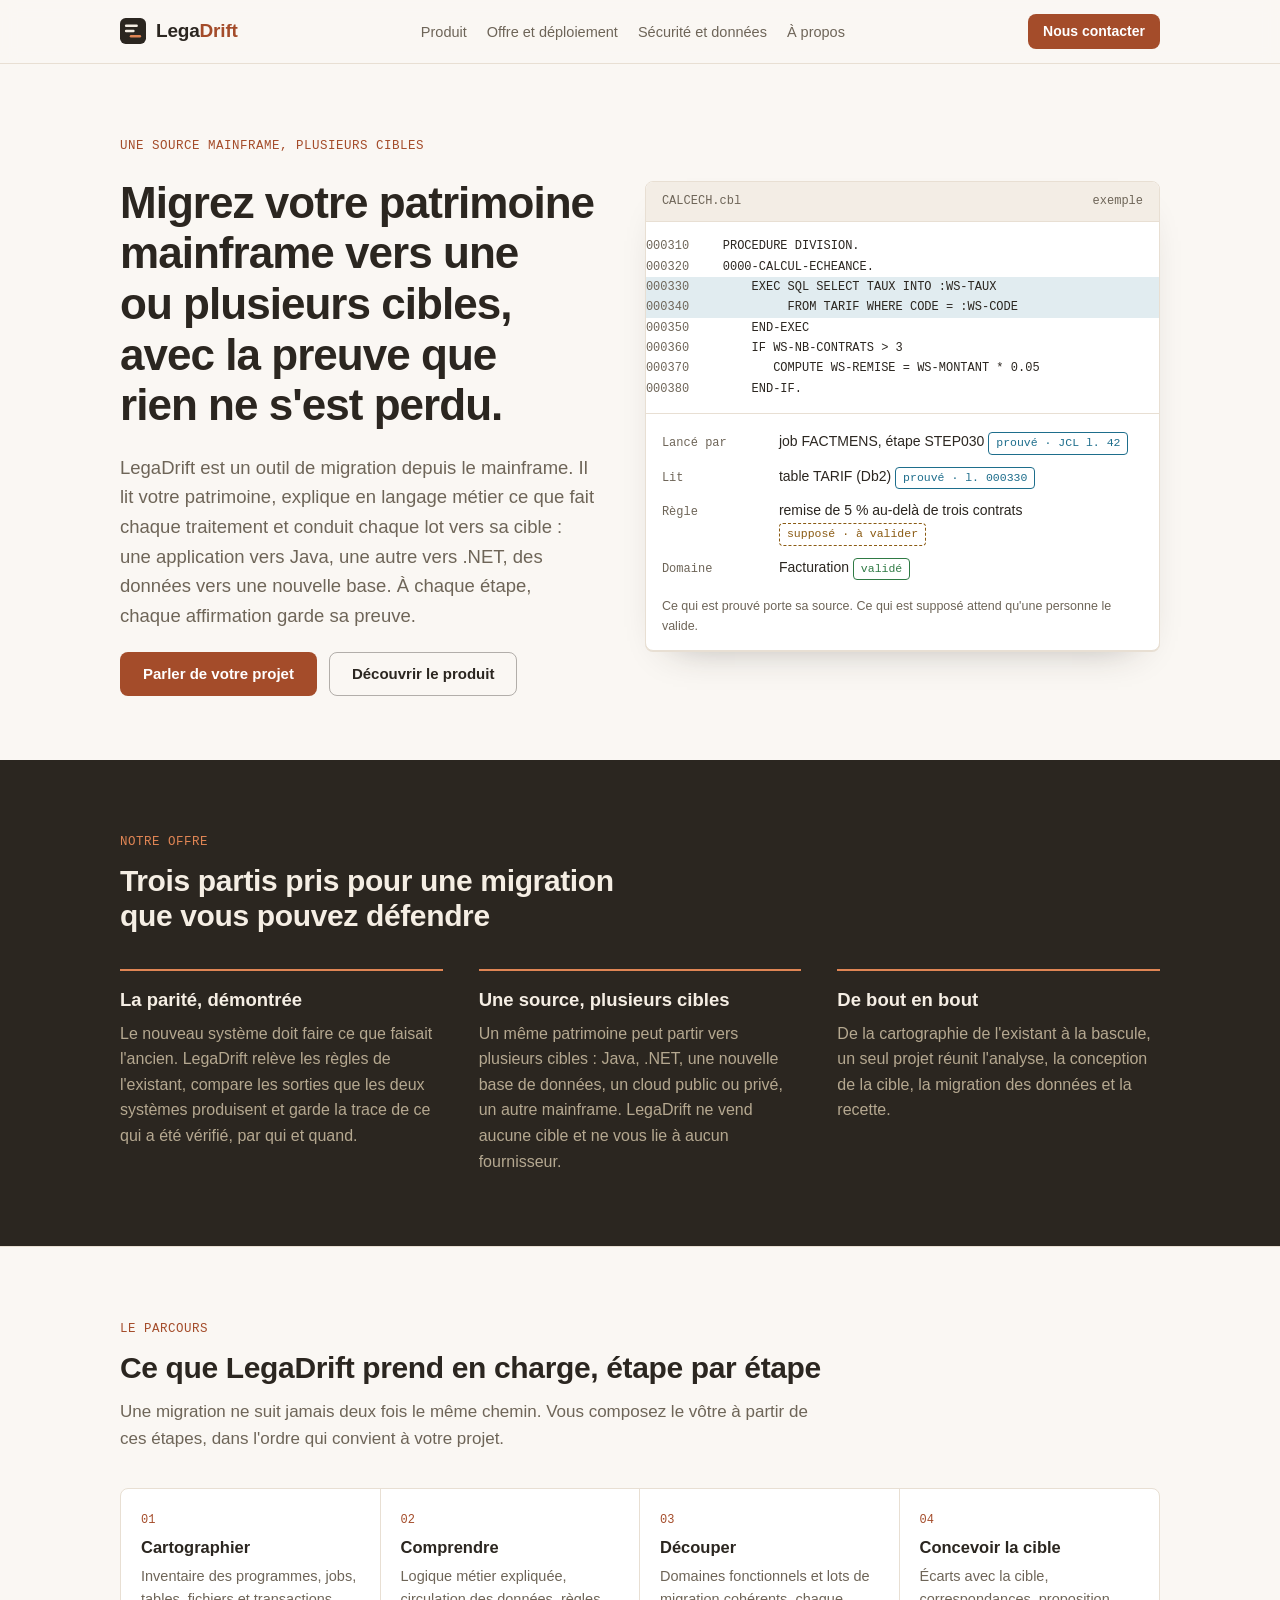
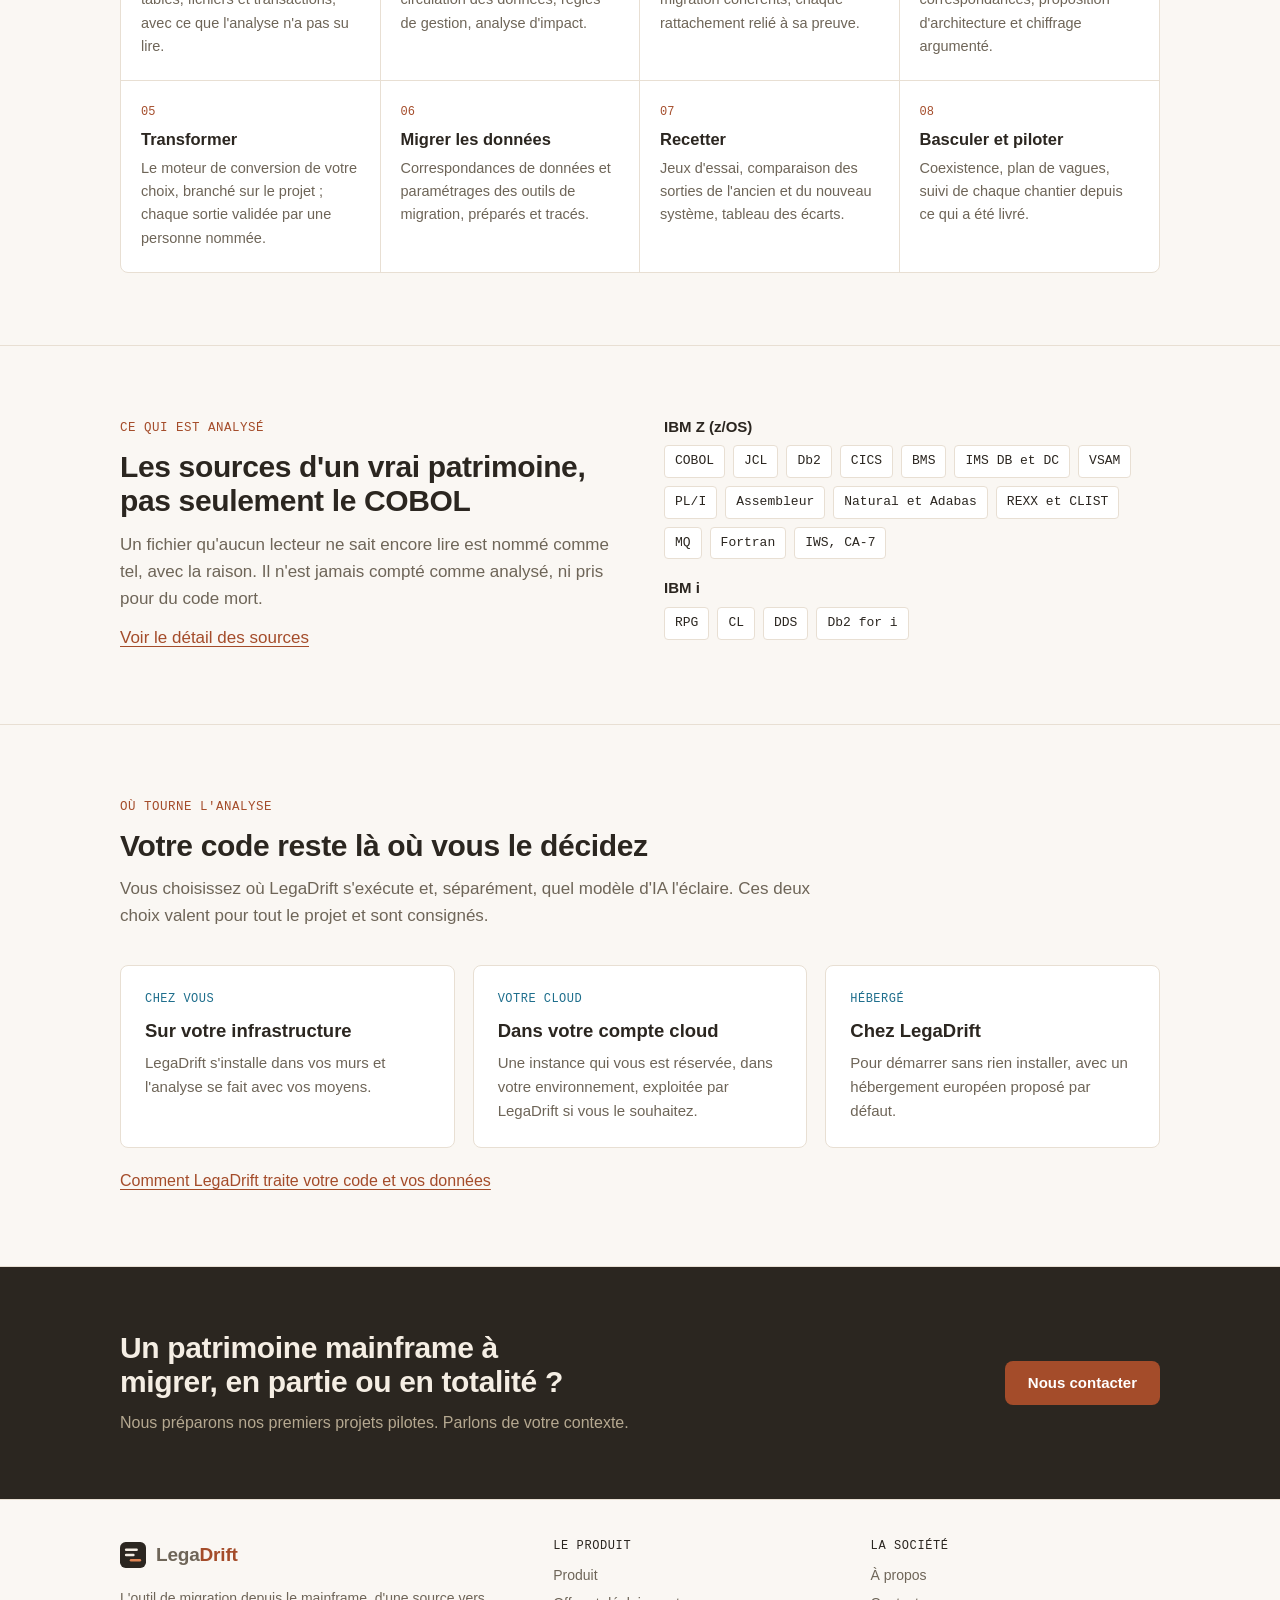
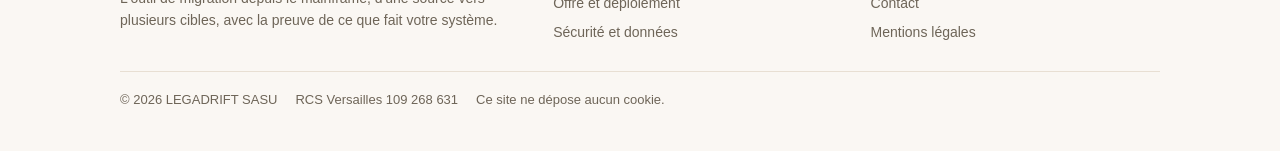
==== index.html @ bacd2350 "Site public de LegaDrift, première mise en ligne sur GitHub Pages Pages générées depuis le dépôt Leg" ====
<!doctype html>
<html lang="fr">
<head>
<meta charset="utf-8">
<meta name="viewport" content="width=device-width, initial-scale=1, viewport-fit=cover">
<title>LegaDrift</title>
<meta name="description" content="LegaDrift est un outil de migration depuis le mainframe (COBOL, JCL, Db2, IMS, CICS, IBM i) : il explique la logique métier du patrimoine et le conduit vers une ou plusieurs cibles, en partie ou en totalité.">
<link rel="canonical" href="https://legadrift.com/">
<meta property="og:type" content="website">
<meta property="og:site_name" content="LegaDrift">
<meta property="og:locale" content="fr_FR">
<meta property="og:title" content="LegaDrift">
<meta property="og:description" content="LegaDrift est un outil de migration depuis le mainframe (COBOL, JCL, Db2, IMS, CICS, IBM i) : il explique la logique métier du patrimoine et le conduit vers une ou plusieurs cibles, en partie ou en totalité.">
<meta property="og:url" content="https://legadrift.com/">
<meta property="og:image" content="https://legadrift.com/assets/partage.png">
<meta property="og:image:width" content="1200">
<meta property="og:image:height" content="630">
<meta name="twitter:card" content="summary_large_image">
<meta name="theme-color" content="#FAF7F3" media="(prefers-color-scheme: light)">
<meta name="theme-color" content="#201B16" media="(prefers-color-scheme: dark)">
<link rel="icon" href="assets/logo.svg" type="image/svg+xml">
<link rel="stylesheet" href="assets/style.css">
</head>
<body>
<a class="skip" href="#contenu">Aller au contenu</a>
<header class="site-header">
  <div class="wrap nav">
    <a class="wordmark" href="index.html"><svg viewBox="0 0 32 32" aria-hidden="true"><rect width="32" height="32" rx="7" fill="var(--band)"/><rect x="6" y="8" width="16" height="3" rx="1.5" fill="var(--band-text)"/><rect x="6" y="14.5" width="12" height="3" rx="1.5" fill="var(--band-text)"/><rect x="12" y="21" width="14" height="3" rx="1.5" fill="var(--band-accent)"/></svg><span>Lega<span class="drift">Drift</span></span></a>
    <nav aria-label="Navigation principale">
      <ul class="nav-links">
        <li><a href="produit.html">Produit</a></li>
        <li><a href="offre.html">Offre et déploiement</a></li>
        <li><a href="securite.html">Sécurité et données</a></li>
        <li><a href="a-propos.html">À propos</a></li>
      </ul>
    </nav>
    <a class="btn btn-primary btn-small nav-cta" href="contact.html">Nous contacter</a>
  </div>
</header>
<main id="contenu">
<div class="wrap hero">
  <div class="hero-text">
    <span class="eyebrow">Une source mainframe, plusieurs cibles</span>
    <h1>Migrez votre patrimoine mainframe vers une ou plusieurs cibles, avec la preuve que rien ne s'est perdu.</h1>
    <p class="lede">LegaDrift est un outil de migration depuis le mainframe. Il lit votre patrimoine, explique en langage métier ce que fait chaque traitement et conduit chaque lot vers sa cible : une application vers Java, une autre vers .NET, des données vers une nouvelle base. À chaque étape, chaque affirmation garde sa preuve.</p>
    <div class="cta-row">
      <a class="btn btn-primary" href="contact.html">Parler de votre projet</a>
      <a class="btn btn-ghost" href="produit.html">Découvrir le produit</a>
    </div>
  </div>

  <figure class="listing" aria-label="Exemple : un extrait de programme COBOL et ce que LegaDrift en dit">
    <div class="listing-bar"><span>CALCECH.cbl</span><span>exemple</span></div>
<pre><span class="ln">000310</span>    PROCEDURE DIVISION.
<span class="ln">000320</span>    0000-CALCUL-ECHEANCE.
<span class="hl"><span class="ln">000330</span>        EXEC SQL SELECT TAUX INTO :WS-TAUX</span>
<span class="hl"><span class="ln">000340</span>             FROM TARIF WHERE CODE = :WS-CODE</span>
<span class="ln">000350</span>        END-EXEC
<span class="ln">000360</span>        IF WS-NB-CONTRATS &gt; 3
<span class="ln">000370</span>           COMPUTE WS-REMISE = WS-MONTANT * 0.05
<span class="ln">000380</span>        END-IF.</pre>
    <div class="listing-out">
      <div class="row"><span class="k">Lancé par</span><span>job FACTMENS, étape STEP030 <span class="status status-prouve">prouvé · JCL l. 42</span></span></div>
      <div class="row"><span class="k">Lit</span><span>table TARIF (Db2) <span class="status status-prouve">prouvé · l. 000330</span></span></div>
      <div class="row"><span class="k">Règle</span><span>remise de 5 % au-delà de trois contrats <span class="status status-suppose">supposé · à valider</span></span></div>
      <div class="row"><span class="k">Domaine</span><span>Facturation <span class="status status-valide">validé</span></span></div>
    </div>
    <figcaption class="listing-caption">Ce qui est prouvé porte sa source. Ce qui est supposé attend qu'une personne le valide.</figcaption>
  </figure>
</div>

<section class="section band">
  <div class="wrap">
    <div class="section-head">
      <span class="eyebrow">Notre offre</span>
      <h2>Trois partis pris pour une migration que vous pouvez défendre</h2>
    </div>
    <div class="pillars">
      <div class="pillar">
        <h3>La parité, démontrée</h3>
        <p>Le nouveau système doit faire ce que faisait l'ancien. LegaDrift relève les règles de l'existant, compare les sorties que les deux systèmes produisent et garde la trace de ce qui a été vérifié, par qui et quand.</p>
      </div>
      <div class="pillar">
        <h3>Une source, plusieurs cibles</h3>
        <p>Un même patrimoine peut partir vers plusieurs cibles : Java, .NET, une nouvelle base de données, un cloud public ou privé, un autre mainframe. LegaDrift ne vend aucune cible et ne vous lie à aucun fournisseur.</p>
      </div>
      <div class="pillar">
        <h3>De bout en bout</h3>
        <p>De la cartographie de l'existant à la bascule, un seul projet réunit l'analyse, la conception de la cible, la migration des données et la recette.</p>
      </div>
    </div>
  </div>
</section>

<section class="section">
  <div class="wrap">
    <div class="section-head">
      <span class="eyebrow">Le parcours</span>
      <h2>Ce que LegaDrift prend en charge, étape par étape</h2>
      <p>Une migration ne suit jamais deux fois le même chemin. Vous composez le vôtre à partir de ces étapes, dans l'ordre qui convient à votre projet.</p>
    </div>
    <ol class="journey">
      <li><span class="n">01</span><h3>Cartographier</h3><p>Inventaire des programmes, jobs, tables, fichiers et transactions, avec ce que l'analyse n'a pas su lire.</p></li>
      <li><span class="n">02</span><h3>Comprendre</h3><p>Logique métier expliquée, circulation des données, règles de gestion, analyse d'impact.</p></li>
      <li><span class="n">03</span><h3>Découper</h3><p>Domaines fonctionnels et lots de migration cohérents, chaque rattachement relié à sa preuve.</p></li>
      <li><span class="n">04</span><h3>Concevoir la cible</h3><p>Écarts avec la cible, correspondances, proposition d'architecture et chiffrage argumenté.</p></li>
      <li><span class="n">05</span><h3>Transformer</h3><p>Le moteur de conversion de votre choix, branché sur le projet ; chaque sortie validée par une personne nommée.</p></li>
      <li><span class="n">06</span><h3>Migrer les données</h3><p>Correspondances de données et paramétrages des outils de migration, préparés et tracés.</p></li>
      <li><span class="n">07</span><h3>Recetter</h3><p>Jeux d'essai, comparaison des sorties de l'ancien et du nouveau système, tableau des écarts.</p></li>
      <li><span class="n">08</span><h3>Basculer et piloter</h3><p>Coexistence, plan de vagues, suivi de chaque chantier depuis ce qui a été livré.</p></li>
    </ol>
  </div>
</section>

<section class="section">
  <div class="wrap split">
    <div class="section-head" style="margin-bottom:0">
      <span class="eyebrow">Ce qui est analysé</span>
      <h2>Les sources d'un vrai patrimoine, pas seulement le COBOL</h2>
      <p>Un fichier qu'aucun lecteur ne sait encore lire est nommé comme tel, avec la raison. Il n'est jamais compté comme analysé, ni pris pour du code mort.</p>
      <p><a href="produit.html#sources">Voir le détail des sources</a></p>
    </div>
    <div style="display:grid; gap:20px; align-content:start">
      <div><h3 style="font-size:15px; margin-bottom:10px">IBM Z (z/OS)</h3>
        <ul class="chips"><li>COBOL</li><li>JCL</li><li>Db2</li><li>CICS</li><li>BMS</li><li>IMS DB et DC</li><li>VSAM</li><li>PL/I</li><li>Assembleur</li><li>Natural et Adabas</li><li>REXX et CLIST</li><li>MQ</li><li>Fortran</li><li>IWS, CA-7</li></ul>
      </div>
      <div><h3 style="font-size:15px; margin-bottom:10px">IBM i</h3>
        <ul class="chips"><li>RPG</li><li>CL</li><li>DDS</li><li>Db2 for i</li></ul>
      </div>
    </div>
  </div>
</section>

<section class="section">
  <div class="wrap">
    <div class="section-head">
      <span class="eyebrow">Où tourne l'analyse</span>
      <h2>Votre code reste là où vous le décidez</h2>
      <p>Vous choisissez où LegaDrift s'exécute et, séparément, quel modèle d'IA l'éclaire. Ces deux choix valent pour tout le projet et sont consignés.</p>
    </div>
    <div class="modes">
      <div class="mode"><span class="tag">Chez vous</span><h3>Sur votre infrastructure</h3><p>LegaDrift s'installe dans vos murs et l'analyse se fait avec vos moyens.</p></div>
      <div class="mode"><span class="tag">Votre cloud</span><h3>Dans votre compte cloud</h3><p>Une instance qui vous est réservée, dans votre environnement, exploitée par LegaDrift si vous le souhaitez.</p></div>
      <div class="mode"><span class="tag">Hébergé</span><h3>Chez LegaDrift</h3><p>Pour démarrer sans rien installer, avec un hébergement européen proposé par défaut.</p></div>
    </div>
    <p style="margin-top:20px"><a href="securite.html">Comment LegaDrift traite votre code et vos données</a></p>
  </div>
</section>

<section class="section band cta-band">
  <div class="wrap cta-box">
    <div style="display:grid; gap:10px">
      <h2>Un patrimoine mainframe à migrer, en partie ou en totalité ?</h2>
      <p class="muted">Nous préparons nos premiers projets pilotes. Parlons de votre contexte.</p>
    </div>
    <a class="btn btn-primary" href="contact.html">Nous contacter</a>
  </div>
</section>
</main>
<footer class="site-footer">
  <div class="wrap">
    <div class="footer-grid">
      <div>
        <a class="wordmark" href="index.html"><svg viewBox="0 0 32 32" aria-hidden="true"><rect width="32" height="32" rx="7" fill="var(--band)"/><rect x="6" y="8" width="16" height="3" rx="1.5" fill="var(--band-text)"/><rect x="6" y="14.5" width="12" height="3" rx="1.5" fill="var(--band-text)"/><rect x="12" y="21" width="14" height="3" rx="1.5" fill="var(--band-accent)"/></svg><span>Lega<span class="drift">Drift</span></span></a>
        <p style="margin-top:12px; max-width:28em">L'outil de migration depuis le mainframe, d'une source vers plusieurs cibles, avec la preuve de ce que fait votre système.</p>
      </div>
      <div>
        <h2>Le produit</h2>
        <ul>
          <li><a href="produit.html">Produit</a></li>
          <li><a href="offre.html">Offre et déploiement</a></li>
          <li><a href="securite.html">Sécurité et données</a></li>
        </ul>
      </div>
      <div>
        <h2>La société</h2>
        <ul>
          <li><a href="a-propos.html">À propos</a></li>
          <li><a href="contact.html">Contact</a></li>
          <li><a href="mentions-legales.html">Mentions légales</a></li>
        </ul>
      </div>
    </div>
    <div class="footer-legal">
      <span>© 2026 LEGADRIFT SASU</span>
      <span>RCS Versailles 109 268 631</span>
      <span>Ce site ne dépose aucun cookie.</span>
    </div>
  </div>
</footer>
</body>
</html>
---- assets/style.css ----
/* LegaDrift, site public.
   Couleurs : direction « Terracotta Neutre » de DESIGN.md (ux-designs), avec les couleurs de statut du produit
   (prouvé, supposé, validé, figé) employées pour ce qu'elles veulent dire.
   Polices : IBM Plex Sans et IBM Plex Mono (licence SIL OFL, assets/fonts/OFL.txt), servies par le site lui-même :
   la page ne contacte aucun autre site.
   Mise en page : une colonne de lecture, des bandes pleine largeur, des étiquettes en chasse fixe à la manière d'un listing. */

@font-face{font-family:"Plex Sans";src:url("fonts/ibm-plex-sans-latin-400-normal.woff2") format("woff2");font-weight:400;font-style:normal;font-display:swap}
@font-face{font-family:"Plex Sans";src:url("fonts/ibm-plex-sans-latin-400-italic.woff2") format("woff2");font-weight:400;font-style:italic;font-display:swap}
@font-face{font-family:"Plex Sans";src:url("fonts/ibm-plex-sans-latin-500-normal.woff2") format("woff2");font-weight:500;font-style:normal;font-display:swap}
@font-face{font-family:"Plex Sans";src:url("fonts/ibm-plex-sans-latin-600-normal.woff2") format("woff2");font-weight:600;font-style:normal;font-display:swap}
@font-face{font-family:"Plex Sans";src:url("fonts/ibm-plex-sans-latin-700-normal.woff2") format("woff2");font-weight:700;font-style:normal;font-display:swap}
@font-face{font-family:"Plex Mono";src:url("fonts/ibm-plex-mono-latin-400-normal.woff2") format("woff2");font-weight:400;font-style:normal;font-display:swap}
@font-face{font-family:"Plex Mono";src:url("fonts/ibm-plex-mono-latin-500-normal.woff2") format("woff2");font-weight:500;font-style:normal;font-display:swap}

:root{
  --bg:#FAF7F3; --surface:#FFFFFF; --sunk:#F3EDE5; --border:#E8DFD3;
  --text:#2B2620; --text-muted:#6E6558;
  --primary:#C15B33; --primary-ink:#A44C2A; --primary-contrast:#FFFFFF;
  --accent:#D98A3D; --accent-ink:#2B2620;
  --proof:#1E6E8C; --assumed:#8A5A12; --validated:#2F7A44; --frozen:#6B4FA0;
  --band:#2B2620; --band-text:#F5EEE4; --band-muted:#B5A890; --band-line:#453C30; --band-accent:#E08554;
  --font-sans:"Plex Sans",-apple-system,BlinkMacSystemFont,"Segoe UI",Roboto,sans-serif;
  --font-mono:"Plex Mono",Consolas,"SFMono-Regular",Menlo,monospace;
  --step--1:13px; --step-0:16px; --step-1:18.5px; --step-2:22px; --step-3:clamp(24px,3vw,30px); --step-4:clamp(32px,5vw,52px);
  --radius:8px;
}
@media (prefers-color-scheme: dark){
  :root:not([data-theme="light"]){
    --bg:#201B16; --surface:#2A241D; --sunk:#1A1612; --border:#453C30;
    --text:#F5EEE4; --text-muted:#B5A890;
    --primary:#E08554; --primary-ink:#E9946A; --primary-contrast:#241205;
    --accent:#E8AC5C; --accent-ink:#2B2620;
    --proof:#5FA8C7; --assumed:#E0AD57; --validated:#6BBE85; --frozen:#A996D9;
    --band:#14110D; --band-text:#F5EEE4; --band-muted:#B5A890; --band-line:#3A3128; --band-accent:#E08554;
    color-scheme:dark;
  }
}
:root[data-theme="dark"]{
  --bg:#201B16; --surface:#2A241D; --sunk:#1A1612; --border:#453C30;
  --text:#F5EEE4; --text-muted:#B5A890;
  --primary:#E08554; --primary-ink:#E9946A; --primary-contrast:#241205;
  --accent:#E8AC5C; --accent-ink:#2B2620;
  --proof:#5FA8C7; --assumed:#E0AD57; --validated:#6BBE85; --frozen:#A996D9;
  --band:#14110D; --band-text:#F5EEE4; --band-muted:#B5A890; --band-line:#3A3128; --band-accent:#E08554;
  color-scheme:dark;
}

*{box-sizing:border-box}
html{-webkit-text-size-adjust:100%; scroll-padding-top:80px}
body{margin:0; background:var(--bg); color:var(--text); font-family:var(--font-sans); font-size:var(--step-0); line-height:1.6}
img,svg{max-width:100%}
a{color:var(--primary-ink); text-underline-offset:3px}
a:hover{text-decoration-thickness:2px}
:focus-visible{outline:2px solid var(--primary); outline-offset:3px; border-radius:3px}
h1,h2,h3{text-wrap:balance; line-height:1.15; margin:0}
h1{font-size:var(--step-4); font-weight:700; letter-spacing:-0.022em}
h2{font-size:var(--step-3); font-weight:600; letter-spacing:-0.012em}
h3{font-size:var(--step-1); font-weight:600}
p{margin:0}
.mono{font-family:var(--font-mono)}
.skip{position:absolute; left:-9999px}
.skip:focus{left:16px; top:16px; background:var(--surface); padding:8px 12px; z-index:20}

.wrap{max-width:1080px; margin:0 auto; padding-left:max(20px, env(safe-area-inset-left, 0px)); padding-right:max(20px, env(safe-area-inset-right, 0px))}
.narrow{max-width:760px}

/* En-tête */
.site-header{position:sticky; top:0; z-index:10; background:color-mix(in srgb, var(--bg) 92%, transparent); backdrop-filter:blur(8px); border-bottom:1px solid var(--border)}
.nav{display:flex; align-items:center; justify-content:space-between; gap:12px 24px; flex-wrap:wrap; padding-block:14px}
.wordmark{display:inline-flex; align-items:center; gap:10px; font-weight:700; font-size:19px; letter-spacing:-0.01em; color:var(--text); text-decoration:none}
.wordmark .drift{color:var(--primary-ink)}
.wordmark svg{width:26px; height:26px; flex:none}
.nav-links{display:flex; flex-wrap:wrap; gap:4px 20px; list-style:none; margin:0; padding:0}
.nav-links a{color:var(--text-muted); text-decoration:none; font-size:14.5px; font-weight:500; padding-block:4px; border-bottom:2px solid transparent}
.nav-links a:hover{color:var(--text)}
.nav-links a[aria-current="page"]{color:var(--text); border-bottom-color:var(--primary)}
.nav-cta{font-size:14px}
@media (max-width:720px){.nav .nav-cta{display:none}}

/* Boutons */
.btn{display:inline-flex; align-items:center; gap:8px; padding:12px 22px; border-radius:var(--radius); font-weight:600; font-size:15px; text-decoration:none; border:1.5px solid transparent; line-height:1.2}
.btn-primary{background:var(--primary-ink); color:var(--primary-contrast)}
.btn-primary:hover{background:color-mix(in srgb, var(--primary-ink) 85%, var(--text)); color:var(--primary-contrast)}
.btn-ghost{color:var(--text); border-color:color-mix(in srgb, var(--text) 35%, transparent)}
.btn-ghost:hover{border-color:var(--text)}
.btn-small{padding:8px 14px; font-size:14px}
.cta-row{display:flex; gap:12px; flex-wrap:wrap}

/* Étiquettes */
.eyebrow{font-family:var(--font-mono); font-size:12.5px; font-weight:500; letter-spacing:0.04em; text-transform:uppercase; color:var(--primary-ink)}
.lede{font-size:var(--step-1); color:var(--text-muted); max-width:36em}
.muted{color:var(--text-muted)}
.status{display:inline-flex; align-items:center; gap:6px; font-family:var(--font-mono); font-size:11.5px; font-weight:500; border-radius:4px; padding:1px 7px; white-space:nowrap; border:1px solid currentColor}
.status-prouve{color:var(--proof)}
.status-suppose{color:var(--assumed); border-style:dashed}
.status-valide{color:var(--validated)}
.status-fige{color:var(--frozen)}

/* Sections */
.section{padding-block:72px}
.section + .section{border-top:1px solid var(--border)}
.section-head{display:grid; gap:12px; margin-bottom:36px; max-width:44em}
.section-head p{color:var(--text-muted); font-size:17px}
@media (max-width:640px){.section{padding-block:52px}}

/* Accueil : en-tête */
.hero{padding-block:72px 64px; display:grid; grid-template-columns:minmax(0,1fr) minmax(0,1.08fr); gap:48px; align-items:center}
.hero-text{display:grid; gap:22px}
.hero h1{font-size:clamp(30px,4.2vw,44px)}
.hero .note{font-size:14px; color:var(--text-muted)}
@media (max-width:880px){.hero{grid-template-columns:minmax(0,1fr); gap:40px; padding-block:48px}}

/* Le listing annoté : du code à son explication */
.listing{margin:0; background:var(--surface); border:1px solid var(--border); border-radius:var(--radius); overflow:hidden; min-width:0; box-shadow:0 1px 0 var(--border), 0 18px 40px -28px color-mix(in srgb, var(--text) 45%, transparent)}
.listing-bar{display:flex; justify-content:space-between; gap:12px; padding:10px 16px; background:var(--sunk); border-bottom:1px solid var(--border); font-family:var(--font-mono); font-size:12px; color:var(--text-muted)}
.listing pre{margin:0; padding:14px 0; overflow-x:auto; font-family:var(--font-mono); font-size:12px; line-height:1.7; color:var(--text)}
.listing pre .ln{display:inline-block; width:4em; padding-right:0.8em; text-align:right; color:var(--text-muted); user-select:none}
.listing pre .hl{background:color-mix(in srgb, var(--proof) 13%, transparent); display:inline-block; width:100%}
.listing pre .cm{color:var(--text-muted)}
.listing-out{border-top:1px solid var(--border); padding:16px; display:grid; gap:10px; font-size:14px}
.listing-out .row{display:grid; grid-template-columns:7.5em minmax(0,1fr); gap:12px; align-items:baseline}
.listing-out .k{font-family:var(--font-mono); font-size:12px; color:var(--text-muted)}
.listing-caption{font-size:12.5px; color:var(--text-muted); padding:0 16px 14px}

/* Bande sombre */
.band{background:var(--band); color:var(--band-text)}
.band .section-head p, .band .muted{color:var(--band-muted)}
.band .eyebrow{color:var(--band-accent)}
.band a:not(.btn){color:var(--band-accent)}

/* Piliers */
.pillars{display:grid; grid-template-columns:repeat(3,minmax(0,1fr)); gap:36px}
.pillar{display:grid; gap:10px; align-content:start; border-top:2px solid var(--band-accent); padding-top:18px}
.pillar p{color:var(--band-muted)}
@media (max-width:820px){.pillars{grid-template-columns:minmax(0,1fr); gap:28px}}

/* Parcours de migration : la suite réelle des étapes */
.journey{list-style:none; margin:0; padding:0; display:grid; grid-template-columns:repeat(4,minmax(0,1fr)); gap:0; border:1px solid var(--border); border-radius:var(--radius); background:var(--surface); overflow:hidden}
.journey li{padding:22px 20px; display:grid; gap:8px; align-content:start; border-right:1px solid var(--border); border-bottom:1px solid var(--border)}
.journey li:nth-child(4n){border-right:0}
.journey li:nth-last-child(-n+4){border-bottom:0}
.journey .n{font-family:var(--font-mono); font-size:12px; color:var(--primary-ink)}
.journey h3{font-size:16.5px}
.journey p{font-size:14.5px; color:var(--text-muted)}
@media (max-width:880px){
  .journey{grid-template-columns:repeat(2,minmax(0,1fr))}
  .journey li{border-right:1px solid var(--border); border-bottom:1px solid var(--border)}
  .journey li:nth-child(2n){border-right:0}
  .journey li:nth-last-child(-n+2){border-bottom:0}
}
@media (max-width:520px){
  .journey{grid-template-columns:minmax(0,1fr)}
  .journey li{border-right:0}
  .journey li:nth-last-child(-n+2){border-bottom:1px solid var(--border)}
  .journey li:last-child{border-bottom:0}
}

/* Grilles de fonctions */
.features{display:grid; grid-template-columns:repeat(3,minmax(0,1fr)); gap:32px 36px}
.features.two{grid-template-columns:repeat(2,minmax(0,1fr))}
.feature{display:grid; gap:8px; align-content:start}
.feature h3{font-size:17px}
.feature p{color:var(--text-muted); font-size:15px}
@media (max-width:880px){.features{grid-template-columns:repeat(2,minmax(0,1fr))}}
@media (max-width:560px){.features, .features.two{grid-template-columns:minmax(0,1fr)}}

/* Blocs de la page Produit */
.stage{display:grid; grid-template-columns:minmax(0,15em) minmax(0,1fr); gap:24px 56px; padding-block:48px; border-top:1px solid var(--border)}
.stage:first-of-type{border-top:0; padding-top:8px}
.stage-head{display:grid; gap:10px; align-content:start; position:sticky; top:96px}
.stage-head p{color:var(--text-muted); font-size:15px}
.stage-body{display:grid; gap:26px}
.stage-body .feature p{font-size:15.5px}
@media (max-width:820px){.stage{grid-template-columns:minmax(0,1fr)} .stage-head{position:static}}

/* Liste « ce que LegaDrift ne fait pas » */
.limits{list-style:none; margin:0; padding:0; display:grid; grid-template-columns:repeat(2,minmax(0,1fr)); gap:14px 36px}
.limits li{display:grid; grid-template-columns:auto minmax(0,1fr); gap:12px; align-items:baseline; font-size:15.5px}
.limits li::before{content:"—"; font-family:var(--font-mono); color:var(--primary-ink)}
.limits strong{font-weight:600}
@media (max-width:640px){.limits{grid-template-columns:minmax(0,1fr)}}

/* Technologies */
.chips{display:flex; flex-wrap:wrap; gap:8px; list-style:none; margin:0; padding:0}
.chips li{font-family:var(--font-mono); font-size:13px; background:var(--surface); border:1px solid var(--border); border-radius:4px; padding:5px 10px}
.band .chips li{background:transparent; border-color:var(--band-line); color:var(--band-text)}

/* Modes de déploiement */
.modes{display:grid; grid-template-columns:repeat(3,minmax(0,1fr)); gap:18px}
.mode{background:var(--surface); border:1px solid var(--border); border-radius:var(--radius); padding:24px; display:grid; gap:10px; align-content:start}
.mode .tag{font-family:var(--font-mono); font-size:12px; color:var(--proof); text-transform:uppercase; letter-spacing:0.04em}
.mode p{color:var(--text-muted); font-size:15px}
.mode .avail{font-size:13.5px; color:var(--text); border-top:1px dashed var(--border); padding-top:10px; margin-top:4px}
@media (max-width:820px){.modes{grid-template-columns:minmax(0,1fr)}}

/* Encadré */
.callout{background:var(--sunk); border:1px solid var(--border); border-radius:var(--radius); padding:22px 24px; display:grid; gap:8px}
.callout p{color:var(--text)}

/* Deux colonnes texte */
.split{display:grid; grid-template-columns:minmax(0,1fr) minmax(0,1fr); gap:48px}
@media (max-width:820px){.split{grid-template-columns:minmax(0,1fr); gap:32px}}

/* Texte courant (pages À propos, mentions légales) */
.prose{display:grid; gap:16px; max-width:40em}
.prose p, .prose li{font-size:17px}
.prose h2{margin-top:24px}
.prose h3{margin-top:12px; font-size:17px}
.prose ul{margin:0; padding-left:1.2em; display:grid; gap:8px}
.legal p, .legal li{font-size:15.5px}

/* Bas de page avant le pied : appel à l'action */
.cta-band{padding-block:64px}
.cta-box{display:flex; justify-content:space-between; align-items:center; gap:24px 40px; flex-wrap:wrap}
.cta-box h2{max-width:20em}

/* Page d'en-tête des pages intérieures */
.page-head{padding-block:64px 40px; display:grid; gap:18px}
@media (max-width:640px){.page-head{padding-block:44px 28px}}

/* Fondateur */
.founder{display:grid; grid-template-columns:auto minmax(0,1fr); gap:24px; align-items:start}
.monogram{width:64px; height:64px; border-radius:50%; background:var(--accent); color:var(--accent-ink); display:flex; align-items:center; justify-content:center; font-weight:700; font-size:22px}
@media (max-width:520px){.founder{grid-template-columns:minmax(0,1fr)}}

/* Contact */
.contact-card{background:var(--surface); border:1px solid var(--border); border-radius:var(--radius); padding:28px; display:grid; gap:14px; align-content:start}
.contact-card .address{font-family:var(--font-mono); font-size:clamp(18px,3vw,22px); font-weight:500; overflow-wrap:anywhere; user-select:all}
.checklist{list-style:none; margin:0; padding:0; display:grid; gap:10px}
.checklist li{display:grid; grid-template-columns:1.4em minmax(0,1fr); gap:8px; font-size:15.5px}
.checklist .yes::before{content:"+"; font-family:var(--font-mono); color:var(--validated); font-weight:500}
.checklist .no::before{content:"×"; font-family:var(--font-mono); color:var(--primary-ink); font-weight:500}

.todo{background:color-mix(in srgb, var(--accent) 28%, transparent); padding:0 4px; border-radius:3px}

/* Pied de page */
.site-footer{border-top:1px solid var(--border); padding-block:40px; font-size:14px; color:var(--text-muted)}
.footer-grid{display:grid; grid-template-columns:minmax(0,1.4fr) repeat(2,minmax(0,1fr)); gap:28px}
.footer-grid ul{list-style:none; margin:0; padding:0; display:grid; gap:6px}
.footer-grid a{color:var(--text-muted); text-decoration:none}
.footer-grid a:hover{color:var(--text); text-decoration:underline}
.footer-grid h2{font-family:var(--font-mono); font-size:12px; font-weight:500; text-transform:uppercase; letter-spacing:0.05em; color:var(--text); margin-bottom:10px}
.footer-legal{margin-top:28px; padding-top:18px; border-top:1px solid var(--border); font-size:13px; display:flex; flex-wrap:wrap; gap:6px 18px}
@media (max-width:640px){.footer-grid{grid-template-columns:minmax(0,1fr)}}

@media (prefers-reduced-motion: no-preference){
  html{scroll-behavior:smooth}
}

/* Téléphone : navigation sur une ligne qui défile, fiche de l'exemple en une colonne */
@media (max-width:720px){
  .nav{padding-block:10px}
  .site-header nav{width:100%; min-width:0}
  .nav-links{flex-wrap:nowrap; overflow-x:auto; gap:18px; scrollbar-width:none; padding-bottom:2px}
  .nav-links a{white-space:nowrap}
}
@media (max-width:520px){
  .listing-out .row{grid-template-columns:minmax(0,1fr); gap:2px}
}
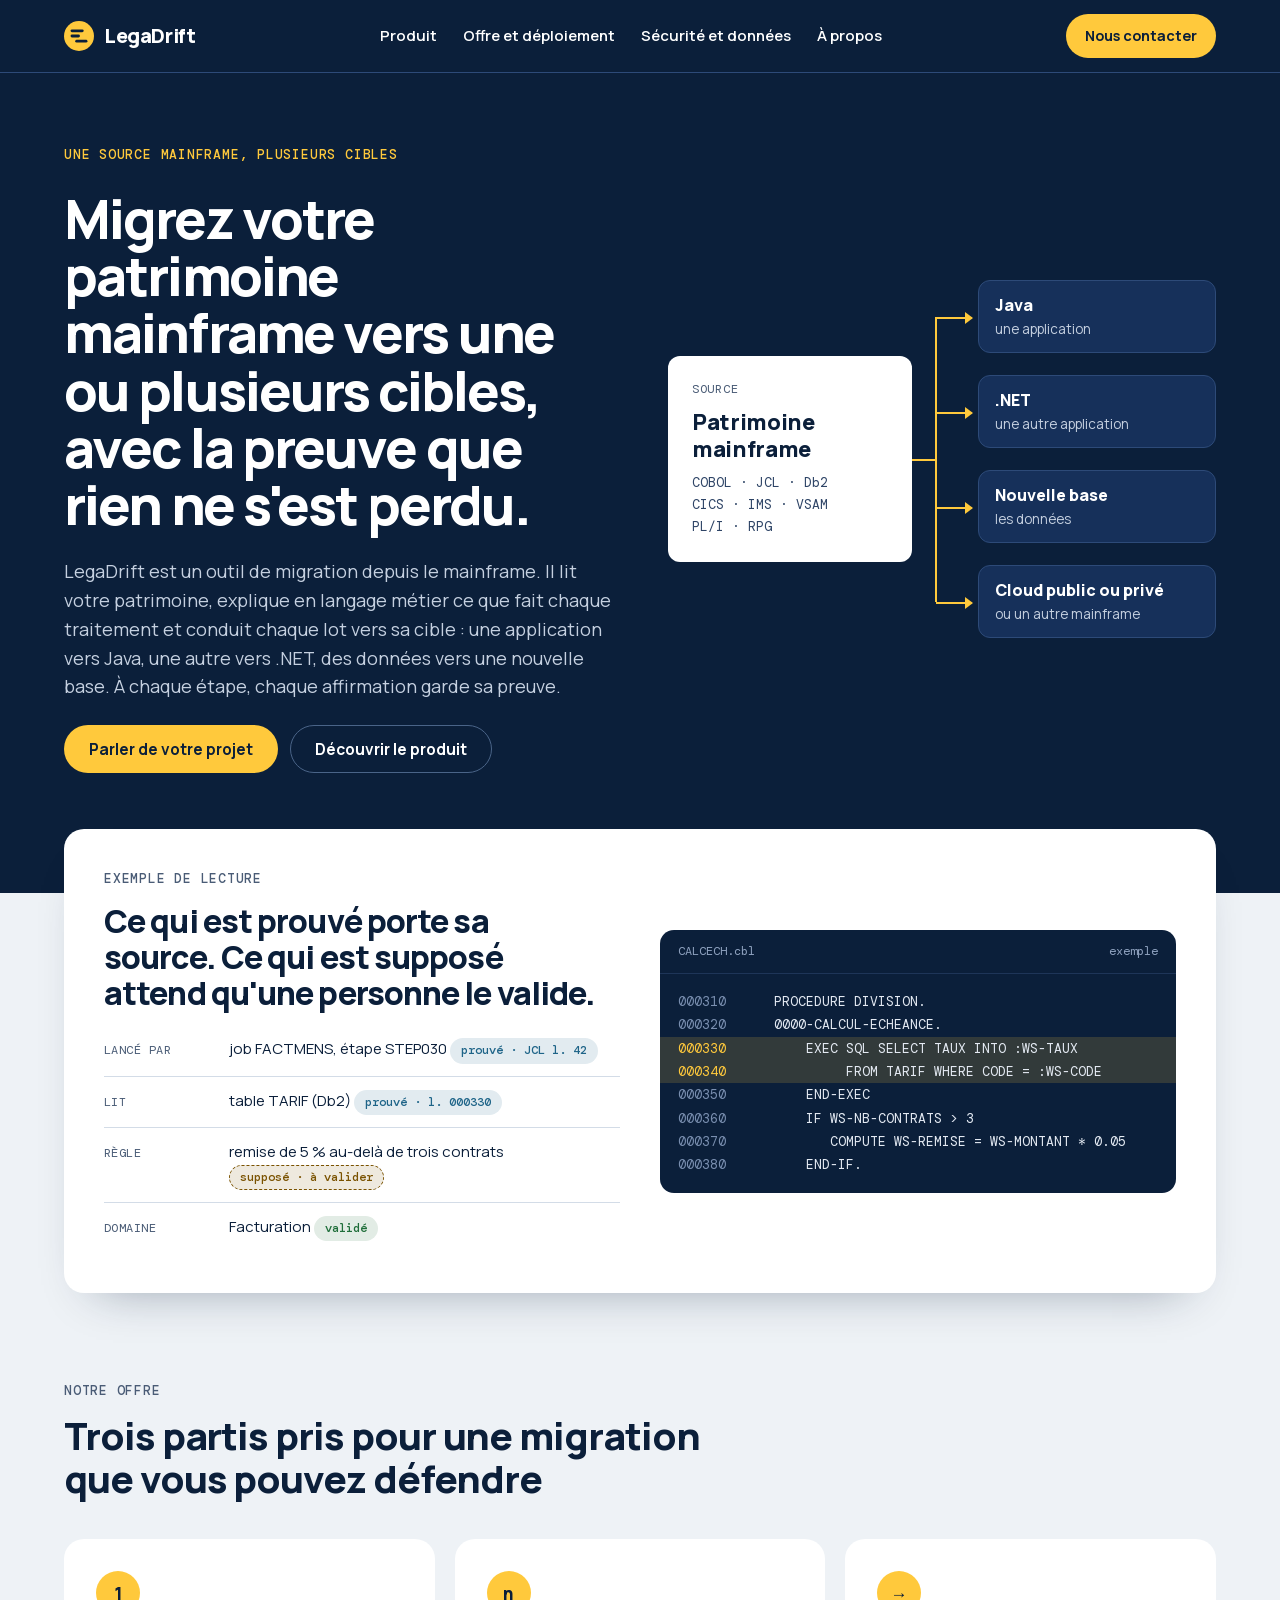
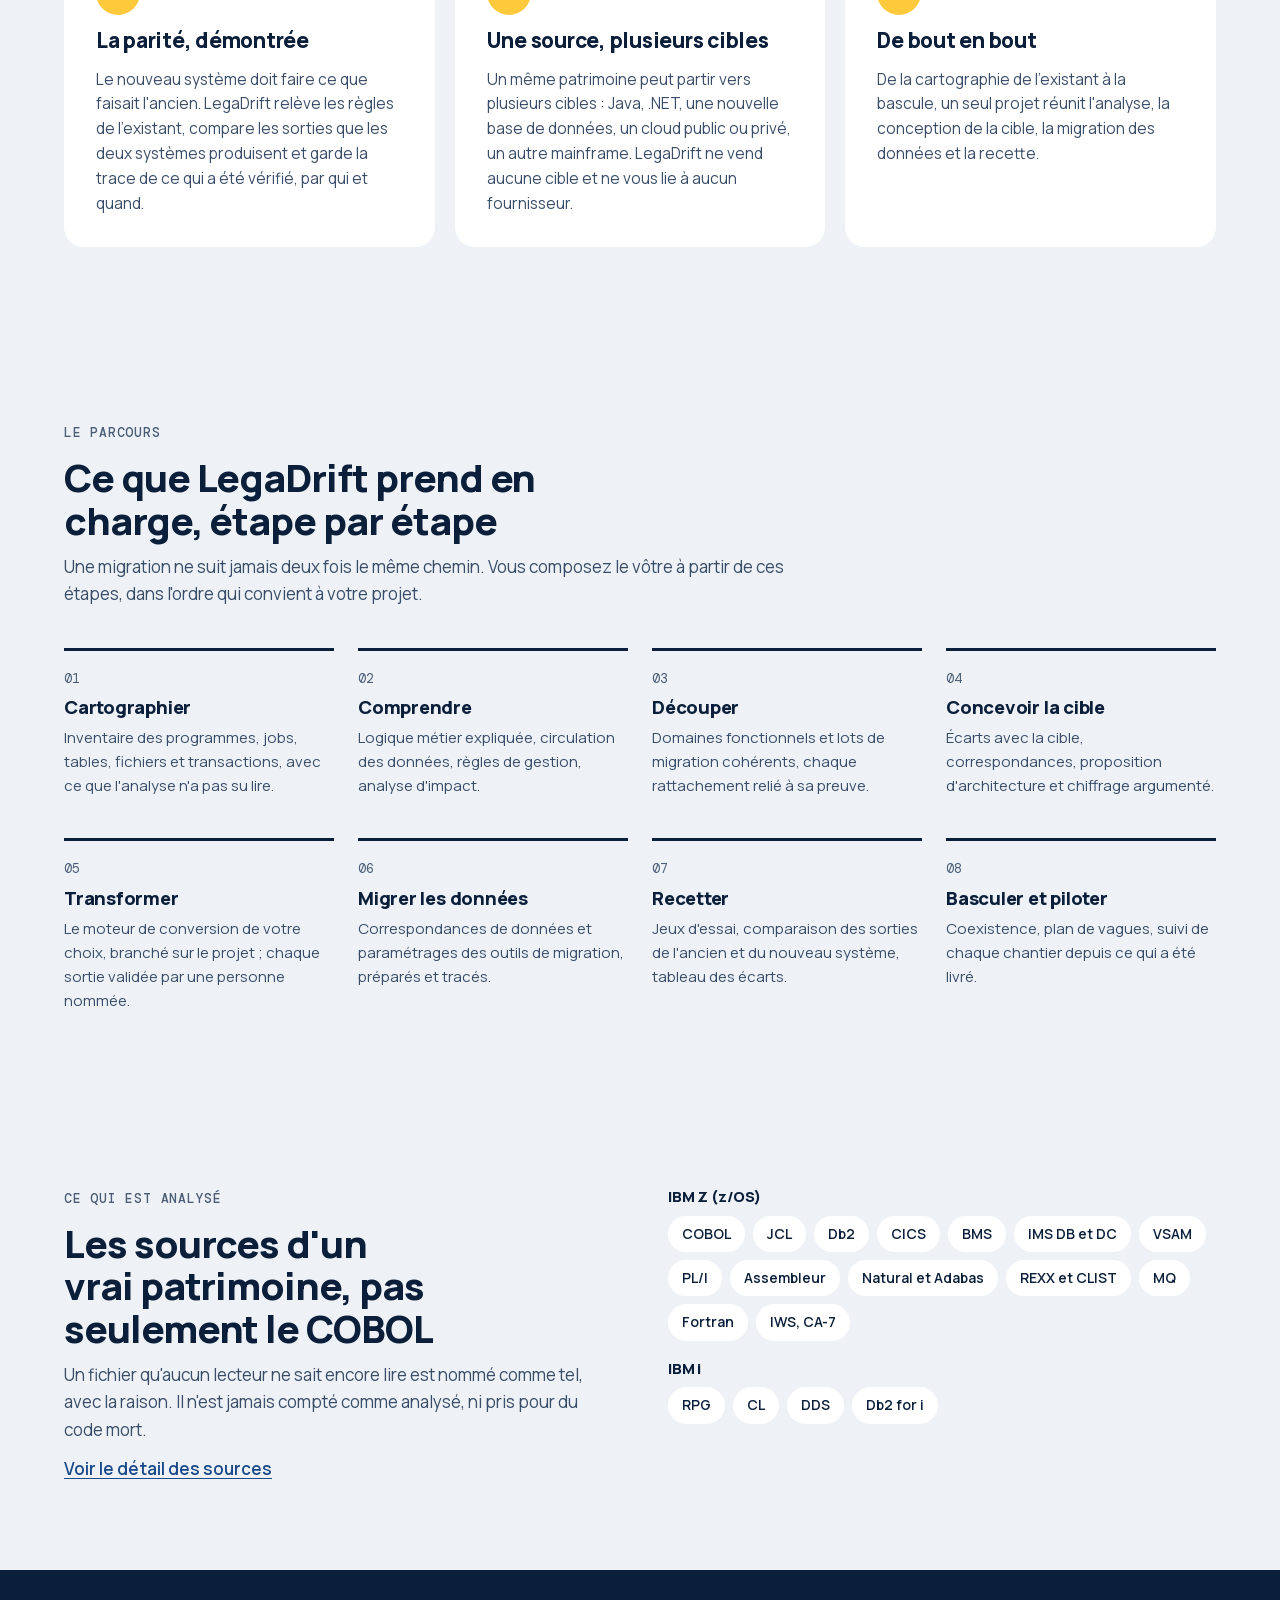
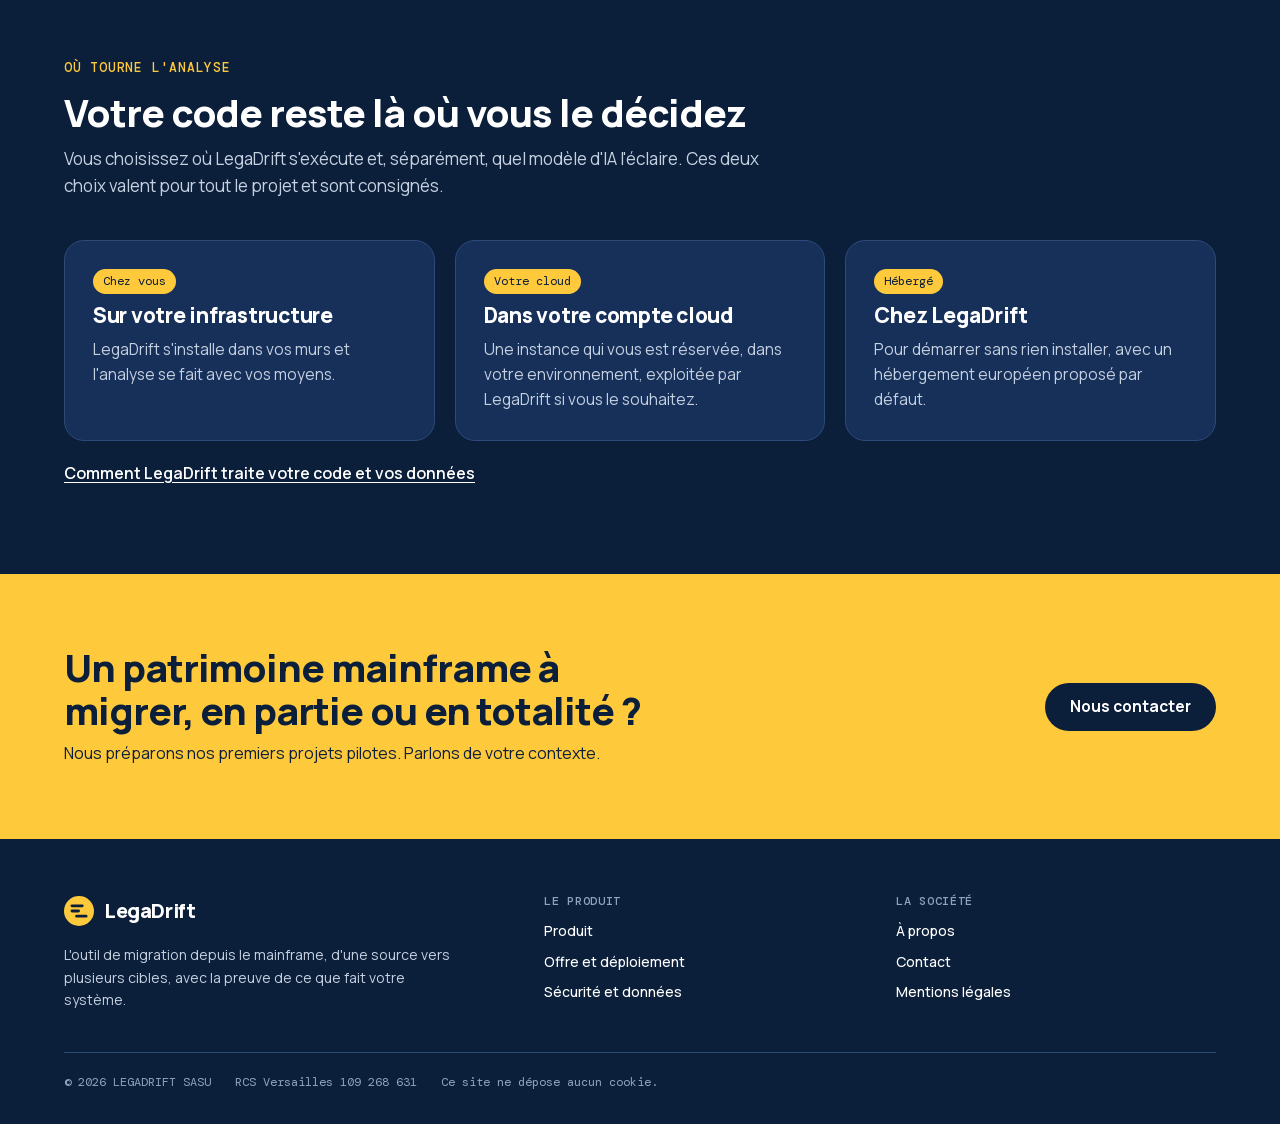
==== commit a554b343: "Nouveau thème « Plan de migration » : marine et jaune, schéma une source vers plusieurs cibles Chois" ====
--- a/index.html
+++ b/index.html
@@ -16,16 +16,16 @@
 <meta property="og:image:width" content="1200">
 <meta property="og:image:height" content="630">
 <meta name="twitter:card" content="summary_large_image">
-<meta name="theme-color" content="#FAF7F3" media="(prefers-color-scheme: light)">
-<meta name="theme-color" content="#201B16" media="(prefers-color-scheme: dark)">
+<meta name="theme-color" content="#0B1F3A">
 <link rel="icon" href="assets/logo.svg" type="image/svg+xml">
+<link rel="preload" href="assets/fonts/manrope-latin-variable.woff2" as="font" type="font/woff2" crossorigin>
 <link rel="stylesheet" href="assets/style.css">
 </head>
 <body>
 <a class="skip" href="#contenu">Aller au contenu</a>
 <header class="site-header">
   <div class="wrap nav">
-    <a class="wordmark" href="index.html"><svg viewBox="0 0 32 32" aria-hidden="true"><rect width="32" height="32" rx="7" fill="var(--band)"/><rect x="6" y="8" width="16" height="3" rx="1.5" fill="var(--band-text)"/><rect x="6" y="14.5" width="12" height="3" rx="1.5" fill="var(--band-text)"/><rect x="12" y="21" width="14" height="3" rx="1.5" fill="var(--band-accent)"/></svg><span>Lega<span class="drift">Drift</span></span></a>
+    <a class="wordmark" href="index.html"><svg viewBox="0 0 32 32" aria-hidden="true"><circle cx="16" cy="16" r="16" fill="#FFC93C"/><rect x="7" y="9" width="14" height="3" rx="1.5" fill="#0B1F3A"/><rect x="7" y="14.5" width="10" height="3" rx="1.5" fill="#0B1F3A"/><rect x="12" y="20" width="13" height="3" rx="1.5" fill="#0B1F3A"/></svg><span>Lega<span class="drift">Drift</span></span></a>
     <nav aria-label="Navigation principale">
       <ul class="nav-links">
         <li><a href="produit.html">Produit</a></li>
@@ -38,19 +38,45 @@
   </div>
 </header>
 <main id="contenu">
-<div class="wrap hero">
-  <div class="hero-text">
-    <span class="eyebrow">Une source mainframe, plusieurs cibles</span>
-    <h1>Migrez votre patrimoine mainframe vers une ou plusieurs cibles, avec la preuve que rien ne s'est perdu.</h1>
-    <p class="lede">LegaDrift est un outil de migration depuis le mainframe. Il lit votre patrimoine, explique en langage métier ce que fait chaque traitement et conduit chaque lot vers sa cible : une application vers Java, une autre vers .NET, des données vers une nouvelle base. À chaque étape, chaque affirmation garde sa preuve.</p>
-    <div class="cta-row">
-      <a class="btn btn-primary" href="contact.html">Parler de votre projet</a>
-      <a class="btn btn-ghost" href="produit.html">Découvrir le produit</a>
-    </div>
-  </div>
-
-  <figure class="listing" aria-label="Exemple : un extrait de programme COBOL et ce que LegaDrift en dit">
-    <div class="listing-bar"><span>CALCECH.cbl</span><span>exemple</span></div>
+<section class="hero-band">
+  <div class="wrap hero">
+    <div class="hero-text">
+      <span class="eyebrow">Une source mainframe, plusieurs cibles</span>
+      <h1>Migrez votre patrimoine mainframe vers une ou plusieurs cibles, avec la preuve que rien ne s'est perdu.</h1>
+      <p class="lede">LegaDrift est un outil de migration depuis le mainframe. Il lit votre patrimoine, explique en langage métier ce que fait chaque traitement et conduit chaque lot vers sa cible : une application vers Java, une autre vers .NET, des données vers une nouvelle base. À chaque étape, chaque affirmation garde sa preuve.</p>
+      <div class="cta-row">
+        <a class="btn btn-primary" href="contact.html">Parler de votre projet</a>
+        <a class="btn btn-ghost" href="produit.html">Découvrir le produit</a>
+      </div>
+    </div>
+
+    <figure class="fan" role="img" aria-label="Schéma : un patrimoine mainframe conduit vers plusieurs cibles, Java, .NET, une nouvelle base de données, un cloud public ou privé ou un autre mainframe">
+      <div class="fan-source"><span class="fan-k">Source</span><strong>Patrimoine mainframe</strong><span class="fan-tech">COBOL · JCL · Db2<br>CICS · IMS · VSAM<br>PL/I · RPG</span></div>
+      <div class="fan-links" aria-hidden="true"><span></span><span></span><span></span><span></span></div>
+      <ul class="fan-targets">
+        <li><strong>Java</strong><span>une application</span></li>
+        <li><strong>.NET</strong><span>une autre application</span></li>
+        <li><strong>Nouvelle base</strong><span>les données</span></li>
+        <li><strong>Cloud public ou privé</strong><span>ou un autre mainframe</span></li>
+      </ul>
+    </figure>
+  </div>
+</section>
+
+<div class="wrap">
+  <div class="reading">
+    <div class="reading-text">
+      <span class="eyebrow">Exemple de lecture</span>
+      <h2>Ce qui est prouvé porte sa source. Ce qui est supposé attend qu'une personne le valide.</h2>
+      <div class="listing-out">
+        <div class="row"><span class="k">Lancé par</span><span>job FACTMENS, étape STEP030 <span class="status status-prouve">prouvé · JCL l. 42</span></span></div>
+        <div class="row"><span class="k">Lit</span><span>table TARIF (Db2) <span class="status status-prouve">prouvé · l. 000330</span></span></div>
+        <div class="row"><span class="k">Règle</span><span>remise de 5 % au-delà de trois contrats <span class="status status-suppose">supposé · à valider</span></span></div>
+        <div class="row"><span class="k">Domaine</span><span>Facturation <span class="status status-valide">validé</span></span></div>
+      </div>
+    </div>
+    <figure class="listing" aria-label="Exemple : un extrait de programme COBOL">
+      <div class="listing-bar"><span>CALCECH.cbl</span><span>exemple</span></div>
 <pre><span class="ln">000310</span>    PROCEDURE DIVISION.
 <span class="ln">000320</span>    0000-CALCUL-ECHEANCE.
 <span class="hl"><span class="ln">000330</span>        EXEC SQL SELECT TAUX INTO :WS-TAUX</span>
@@ -59,17 +85,11 @@
 <span class="ln">000360</span>        IF WS-NB-CONTRATS &gt; 3
 <span class="ln">000370</span>           COMPUTE WS-REMISE = WS-MONTANT * 0.05
 <span class="ln">000380</span>        END-IF.</pre>
-    <div class="listing-out">
-      <div class="row"><span class="k">Lancé par</span><span>job FACTMENS, étape STEP030 <span class="status status-prouve">prouvé · JCL l. 42</span></span></div>
-      <div class="row"><span class="k">Lit</span><span>table TARIF (Db2) <span class="status status-prouve">prouvé · l. 000330</span></span></div>
-      <div class="row"><span class="k">Règle</span><span>remise de 5 % au-delà de trois contrats <span class="status status-suppose">supposé · à valider</span></span></div>
-      <div class="row"><span class="k">Domaine</span><span>Facturation <span class="status status-valide">validé</span></span></div>
-    </div>
-    <figcaption class="listing-caption">Ce qui est prouvé porte sa source. Ce qui est supposé attend qu'une personne le valide.</figcaption>
-  </figure>
+    </figure>
+  </div>
 </div>
 
-<section class="section band">
+<section class="section">
   <div class="wrap">
     <div class="section-head">
       <span class="eyebrow">Notre offre</span>
@@ -77,14 +97,17 @@
     </div>
     <div class="pillars">
       <div class="pillar">
+        <span class="pillar-mark" aria-hidden="true">1</span>
         <h3>La parité, démontrée</h3>
         <p>Le nouveau système doit faire ce que faisait l'ancien. LegaDrift relève les règles de l'existant, compare les sorties que les deux systèmes produisent et garde la trace de ce qui a été vérifié, par qui et quand.</p>
       </div>
       <div class="pillar">
+        <span class="pillar-mark" aria-hidden="true">n</span>
         <h3>Une source, plusieurs cibles</h3>
         <p>Un même patrimoine peut partir vers plusieurs cibles : Java, .NET, une nouvelle base de données, un cloud public ou privé, un autre mainframe. LegaDrift ne vend aucune cible et ne vous lie à aucun fournisseur.</p>
       </div>
       <div class="pillar">
+        <span class="pillar-mark" aria-hidden="true">→</span>
         <h3>De bout en bout</h3>
         <p>De la cartographie de l'existant à la bascule, un seul projet réunit l'analyse, la conception de la cible, la migration des données et la recette.</p>
       </div>
@@ -131,7 +154,7 @@
   </div>
 </section>
 
-<section class="section">
+<section class="section band">
   <div class="wrap">
     <div class="section-head">
       <span class="eyebrow">Où tourne l'analyse</span>
@@ -147,7 +170,7 @@
   </div>
 </section>
 
-<section class="section band cta-band">
+<section class="cta-band">
   <div class="wrap cta-box">
     <div style="display:grid; gap:10px">
       <h2>Un patrimoine mainframe à migrer, en partie ou en totalité ?</h2>
@@ -161,7 +184,7 @@
   <div class="wrap">
     <div class="footer-grid">
       <div>
-        <a class="wordmark" href="index.html"><svg viewBox="0 0 32 32" aria-hidden="true"><rect width="32" height="32" rx="7" fill="var(--band)"/><rect x="6" y="8" width="16" height="3" rx="1.5" fill="var(--band-text)"/><rect x="6" y="14.5" width="12" height="3" rx="1.5" fill="var(--band-text)"/><rect x="12" y="21" width="14" height="3" rx="1.5" fill="var(--band-accent)"/></svg><span>Lega<span class="drift">Drift</span></span></a>
+        <a class="wordmark" href="index.html"><svg viewBox="0 0 32 32" aria-hidden="true"><circle cx="16" cy="16" r="16" fill="#FFC93C"/><rect x="7" y="9" width="14" height="3" rx="1.5" fill="#0B1F3A"/><rect x="7" y="14.5" width="10" height="3" rx="1.5" fill="#0B1F3A"/><rect x="12" y="20" width="13" height="3" rx="1.5" fill="#0B1F3A"/></svg><span>Lega<span class="drift">Drift</span></span></a>
         <p style="margin-top:12px; max-width:28em">L'outil de migration depuis le mainframe, d'une source vers plusieurs cibles, avec la preuve de ce que fait votre système.</p>
       </div>
       <div>
--- a/assets/style.css
+++ b/assets/style.css
@@ -1,247 +1,288 @@
 /* LegaDrift, site public.
-   Couleurs : direction « Terracotta Neutre » de DESIGN.md (ux-designs), avec les couleurs de statut du produit
-   (prouvé, supposé, validé, figé) employées pour ce qu'elles veulent dire.
-   Polices : IBM Plex Sans et IBM Plex Mono (licence SIL OFL, assets/fonts/OFL.txt), servies par le site lui-même :
-   la page ne contacte aucun autre site.
-   Mise en page : une colonne de lecture, des bandes pleine largeur, des étiquettes en chasse fixe à la manière d'un listing. */
-
-@font-face{font-family:"Plex Sans";src:url("fonts/ibm-plex-sans-latin-400-normal.woff2") format("woff2");font-weight:400;font-style:normal;font-display:swap}
-@font-face{font-family:"Plex Sans";src:url("fonts/ibm-plex-sans-latin-400-italic.woff2") format("woff2");font-weight:400;font-style:italic;font-display:swap}
-@font-face{font-family:"Plex Sans";src:url("fonts/ibm-plex-sans-latin-500-normal.woff2") format("woff2");font-weight:500;font-style:normal;font-display:swap}
-@font-face{font-family:"Plex Sans";src:url("fonts/ibm-plex-sans-latin-600-normal.woff2") format("woff2");font-weight:600;font-style:normal;font-display:swap}
-@font-face{font-family:"Plex Sans";src:url("fonts/ibm-plex-sans-latin-700-normal.woff2") format("woff2");font-weight:700;font-style:normal;font-display:swap}
-@font-face{font-family:"Plex Mono";src:url("fonts/ibm-plex-mono-latin-400-normal.woff2") format("woff2");font-weight:400;font-style:normal;font-display:swap}
-@font-face{font-family:"Plex Mono";src:url("fonts/ibm-plex-mono-latin-500-normal.woff2") format("woff2");font-weight:500;font-style:normal;font-display:swap}
+   Thème « Plan de migration » choisi par le fondateur le 24/10/2026 sur maquette : bleu marine, jaune signal,
+   schéma « une source, plusieurs cibles » en tête d'accueil. Les couleurs de statut restent celles du produit
+   (prouvé, supposé, validé, figé), employées pour ce qu'elles veulent dire.
+   Polices : Manrope et DM Mono (licence SIL OFL, assets/fonts/OFL.txt), servies par le site lui-même :
+   la page ne contacte aucun autre site. */
+
+@font-face{font-family:"Manrope";src:url("fonts/manrope-latin-variable.woff2") format("woff2");font-weight:400 800;font-style:normal;font-display:swap}
+@font-face{font-family:"DM Mono";src:url("fonts/dm-mono-latin-400-normal.woff2") format("woff2");font-weight:400;font-style:normal;font-display:swap}
+@font-face{font-family:"DM Mono";src:url("fonts/dm-mono-latin-500-normal.woff2") format("woff2");font-weight:500;font-style:normal;font-display:swap}
 
 :root{
-  --bg:#FAF7F3; --surface:#FFFFFF; --sunk:#F3EDE5; --border:#E8DFD3;
-  --text:#2B2620; --text-muted:#6E6558;
-  --primary:#C15B33; --primary-ink:#A44C2A; --primary-contrast:#FFFFFF;
-  --accent:#D98A3D; --accent-ink:#2B2620;
-  --proof:#1E6E8C; --assumed:#8A5A12; --validated:#2F7A44; --frozen:#6B4FA0;
-  --band:#2B2620; --band-text:#F5EEE4; --band-muted:#B5A890; --band-line:#453C30; --band-accent:#E08554;
-  --font-sans:"Plex Sans",-apple-system,BlinkMacSystemFont,"Segoe UI",Roboto,sans-serif;
-  --font-mono:"Plex Mono",Consolas,"SFMono-Regular",Menlo,monospace;
-  --step--1:13px; --step-0:16px; --step-1:18.5px; --step-2:22px; --step-3:clamp(24px,3vw,30px); --step-4:clamp(32px,5vw,52px);
-  --radius:8px;
+  --bg:#EEF2F6; --surface:#FFFFFF; --sunk:#E3E9F0; --border:#D3DCE7;
+  --text:#0B1F3A; --text-muted:#3A4D68; --label:#4A5C76; --link:#1B4A8A;
+  --accent:#FFC93C; --accent-hover:#F2B91F; --accent-ink:#0B1F3A;
+  --proof:#1E6488; --assumed:#7A5200; --validated:#1F6E3A; --frozen:#5E45A0;
+  --band:#0B1F3A; --band-2:#16305A; --band-line:#2D4A78; --band-text:#FFFFFF; --band-muted:#C5D0E0; --band-accent:#FFC93C;
+  --code-bg:#0B1F3A; --code-text:#E4EAF3; --code-ln:#7A8FB0; --code-bar:#8FA2BF;
+  --focus:#0B1F3A;
+  --font-sans:"Manrope",-apple-system,BlinkMacSystemFont,"Segoe UI",Roboto,sans-serif;
+  --font-mono:"DM Mono",Consolas,"SFMono-Regular",Menlo,monospace;
+  --step--1:13px; --step-0:16px; --step-1:18px; --step-2:22px; --step-3:clamp(26px,3.4vw,38px); --step-4:clamp(32px,5vw,52px);
+  --radius:20px; --radius-small:12px;
 }
 @media (prefers-color-scheme: dark){
   :root:not([data-theme="light"]){
-    --bg:#201B16; --surface:#2A241D; --sunk:#1A1612; --border:#453C30;
-    --text:#F5EEE4; --text-muted:#B5A890;
-    --primary:#E08554; --primary-ink:#E9946A; --primary-contrast:#241205;
-    --accent:#E8AC5C; --accent-ink:#2B2620;
-    --proof:#5FA8C7; --assumed:#E0AD57; --validated:#6BBE85; --frozen:#A996D9;
-    --band:#14110D; --band-text:#F5EEE4; --band-muted:#B5A890; --band-line:#3A3128; --band-accent:#E08554;
+    --bg:#071426; --surface:#0F2440; --sunk:#0A1A31; --border:#22406A;
+    --text:#E8EEF6; --text-muted:#A9B8CC; --label:#9AABC2; --link:#9DC2FF;
+    --proof:#7CC3E6; --assumed:#FFD36B; --validated:#6BD08F; --frozen:#B9A6F0;
+    --band:#040D1A; --band-2:#0F2440; --band-line:#22406A;
+    --code-bg:#040D1A;
+    --focus:#FFC93C;
     color-scheme:dark;
   }
 }
 :root[data-theme="dark"]{
-  --bg:#201B16; --surface:#2A241D; --sunk:#1A1612; --border:#453C30;
-  --text:#F5EEE4; --text-muted:#B5A890;
-  --primary:#E08554; --primary-ink:#E9946A; --primary-contrast:#241205;
-  --accent:#E8AC5C; --accent-ink:#2B2620;
-  --proof:#5FA8C7; --assumed:#E0AD57; --validated:#6BBE85; --frozen:#A996D9;
-  --band:#14110D; --band-text:#F5EEE4; --band-muted:#B5A890; --band-line:#3A3128; --band-accent:#E08554;
+  --bg:#071426; --surface:#0F2440; --sunk:#0A1A31; --border:#22406A;
+  --text:#E8EEF6; --text-muted:#A9B8CC; --label:#9AABC2; --link:#9DC2FF;
+  --proof:#7CC3E6; --assumed:#FFD36B; --validated:#6BD08F; --frozen:#B9A6F0;
+  --band:#040D1A; --band-2:#0F2440; --band-line:#22406A;
+  --code-bg:#040D1A;
+  --focus:#FFC93C;
   color-scheme:dark;
 }
 
 *{box-sizing:border-box}
-html{-webkit-text-size-adjust:100%; scroll-padding-top:80px}
+html{-webkit-text-size-adjust:100%; scroll-padding-top:88px}
 body{margin:0; background:var(--bg); color:var(--text); font-family:var(--font-sans); font-size:var(--step-0); line-height:1.6}
 img,svg{max-width:100%}
-a{color:var(--primary-ink); text-underline-offset:3px}
+a{color:var(--link); text-underline-offset:3px; font-weight:600}
 a:hover{text-decoration-thickness:2px}
-:focus-visible{outline:2px solid var(--primary); outline-offset:3px; border-radius:3px}
-h1,h2,h3{text-wrap:balance; line-height:1.15; margin:0}
-h1{font-size:var(--step-4); font-weight:700; letter-spacing:-0.022em}
-h2{font-size:var(--step-3); font-weight:600; letter-spacing:-0.012em}
-h3{font-size:var(--step-1); font-weight:600}
+:focus-visible{outline:2px solid var(--focus); outline-offset:3px; border-radius:4px}
+h1,h2,h3{text-wrap:balance; line-height:1.12; margin:0}
+h1{font-size:var(--step-4); font-weight:800; letter-spacing:-0.035em}
+h2{font-size:var(--step-3); font-weight:800; letter-spacing:-0.028em}
+h3{font-size:var(--step-1); font-weight:800; letter-spacing:-0.012em}
 p{margin:0}
 .mono{font-family:var(--font-mono)}
 .skip{position:absolute; left:-9999px}
-.skip:focus{left:16px; top:16px; background:var(--surface); padding:8px 12px; z-index:20}
-
-.wrap{max-width:1080px; margin:0 auto; padding-left:max(20px, env(safe-area-inset-left, 0px)); padding-right:max(20px, env(safe-area-inset-right, 0px))}
+.skip:focus{left:16px; top:16px; background:var(--surface); color:var(--text); padding:8px 12px; z-index:20}
+
+.wrap{max-width:1200px; margin:0 auto; padding-left:max(24px, env(safe-area-inset-left, 0px)); padding-right:max(24px, env(safe-area-inset-right, 0px))}
 .narrow{max-width:760px}
 
+/* Zones marine : en-tête, haut de page, bandes */
+.site-header, .hero-band, .page-head, .band, .site-footer{--focus:#FFC93C; --link:#FFFFFF}
+
 /* En-tête */
-.site-header{position:sticky; top:0; z-index:10; background:color-mix(in srgb, var(--bg) 92%, transparent); backdrop-filter:blur(8px); border-bottom:1px solid var(--border)}
-.nav{display:flex; align-items:center; justify-content:space-between; gap:12px 24px; flex-wrap:wrap; padding-block:14px}
-.wordmark{display:inline-flex; align-items:center; gap:10px; font-weight:700; font-size:19px; letter-spacing:-0.01em; color:var(--text); text-decoration:none}
-.wordmark .drift{color:var(--primary-ink)}
-.wordmark svg{width:26px; height:26px; flex:none}
-.nav-links{display:flex; flex-wrap:wrap; gap:4px 20px; list-style:none; margin:0; padding:0}
-.nav-links a{color:var(--text-muted); text-decoration:none; font-size:14.5px; font-weight:500; padding-block:4px; border-bottom:2px solid transparent}
-.nav-links a:hover{color:var(--text)}
-.nav-links a[aria-current="page"]{color:var(--text); border-bottom-color:var(--primary)}
-.nav-cta{font-size:14px}
+.site-header{position:sticky; top:0; z-index:10; background:var(--band); color:var(--band-text); border-bottom:1px solid var(--band-line)}
+.nav{display:flex; align-items:center; justify-content:space-between; gap:12px 28px; flex-wrap:wrap; padding-block:14px}
+.wordmark{display:inline-flex; align-items:center; gap:10px; font-weight:800; font-size:20px; letter-spacing:-0.02em; color:var(--band-text); text-decoration:none}
+.wordmark .drift{color:inherit}
+.wordmark svg{width:30px; height:30px; flex:none}
+.nav-links{display:flex; flex-wrap:wrap; gap:4px 26px; list-style:none; margin:0; padding:0}
+.nav-links a{color:var(--band-text); text-decoration:none; font-size:15px; font-weight:600; padding-block:4px; border-bottom:2px solid transparent}
+.nav-links a:hover{border-bottom-color:var(--band-line)}
+.nav-links a[aria-current="page"]{border-bottom-color:var(--band-accent)}
+.nav-cta{font-size:14.5px}
 @media (max-width:720px){.nav .nav-cta{display:none}}
 
 /* Boutons */
-.btn{display:inline-flex; align-items:center; gap:8px; padding:12px 22px; border-radius:var(--radius); font-weight:600; font-size:15px; text-decoration:none; border:1.5px solid transparent; line-height:1.2}
-.btn-primary{background:var(--primary-ink); color:var(--primary-contrast)}
-.btn-primary:hover{background:color-mix(in srgb, var(--primary-ink) 85%, var(--text)); color:var(--primary-contrast)}
-.btn-ghost{color:var(--text); border-color:color-mix(in srgb, var(--text) 35%, transparent)}
+.btn{display:inline-flex; align-items:center; gap:8px; min-height:48px; padding:12px 24px; border-radius:999px; font-weight:700; font-size:15.5px; text-decoration:none; border:1.5px solid transparent; line-height:1.2}
+.btn-primary{background:var(--accent); color:var(--accent-ink)}
+.btn-primary:hover{background:var(--accent-hover); color:var(--accent-ink)}
+.btn-ghost{color:var(--text); border-color:color-mix(in srgb, var(--text) 40%, transparent)}
 .btn-ghost:hover{border-color:var(--text)}
-.btn-small{padding:8px 14px; font-size:14px}
+.hero-band .btn-ghost, .page-head .btn-ghost, .band .btn-ghost{color:var(--band-text); border-color:#4A6488}
+.hero-band .btn-ghost:hover, .page-head .btn-ghost:hover, .band .btn-ghost:hover{border-color:var(--band-text)}
+.btn-small{min-height:44px; padding:10px 18px; font-size:14.5px}
 .cta-row{display:flex; gap:12px; flex-wrap:wrap}
 
 /* Étiquettes */
-.eyebrow{font-family:var(--font-mono); font-size:12.5px; font-weight:500; letter-spacing:0.04em; text-transform:uppercase; color:var(--primary-ink)}
+.eyebrow{font-family:var(--font-mono); font-size:13px; font-weight:500; letter-spacing:0.06em; text-transform:uppercase; color:var(--label)}
 .lede{font-size:var(--step-1); color:var(--text-muted); max-width:36em}
 .muted{color:var(--text-muted)}
-.status{display:inline-flex; align-items:center; gap:6px; font-family:var(--font-mono); font-size:11.5px; font-weight:500; border-radius:4px; padding:1px 7px; white-space:nowrap; border:1px solid currentColor}
+.status{display:inline-flex; align-items:center; gap:6px; font-family:var(--font-mono); font-size:12px; font-weight:500; border-radius:999px; padding:2px 10px; white-space:nowrap; border:1px solid transparent; background:color-mix(in srgb, currentColor 13%, var(--surface))}
 .status-prouve{color:var(--proof)}
-.status-suppose{color:var(--assumed); border-style:dashed}
+.status-suppose{color:var(--assumed); border:1px dashed currentColor}
 .status-valide{color:var(--validated)}
 .status-fige{color:var(--frozen)}
 
 /* Sections */
-.section{padding-block:72px}
-.section + .section{border-top:1px solid var(--border)}
-.section-head{display:grid; gap:12px; margin-bottom:36px; max-width:44em}
+.section{padding-block:88px}
+.section-head{display:grid; gap:12px; margin-bottom:40px; max-width:46em}
 .section-head p{color:var(--text-muted); font-size:17px}
-@media (max-width:640px){.section{padding-block:52px}}
-
-/* Accueil : en-tête */
-.hero{padding-block:72px 64px; display:grid; grid-template-columns:minmax(0,1fr) minmax(0,1.08fr); gap:48px; align-items:center}
-.hero-text{display:grid; gap:22px}
-.hero h1{font-size:clamp(30px,4.2vw,44px)}
-.hero .note{font-size:14px; color:var(--text-muted)}
-@media (max-width:880px){.hero{grid-template-columns:minmax(0,1fr); gap:40px; padding-block:48px}}
+@media (max-width:640px){.section{padding-block:60px}}
+
+/* Bande marine */
+.band{background:var(--band); color:var(--band-text)}
+.band .section-head p, .band .muted, .band p{color:var(--band-muted)}
+.band h2, .band h3{color:var(--band-text)}
+.band .eyebrow{color:var(--band-accent)}
+.band a:not(.btn){color:var(--band-text)}
+
+/* Appel à l'action : bande jaune */
+.cta-band{background:var(--accent); color:var(--accent-ink); padding-block:72px; --focus:#0B1F3A; --link:#0B1F3A}
+.cta-band h2, .cta-band p, .cta-band .muted{color:var(--accent-ink)}
+.cta-band .btn-primary{background:#0B1F3A; color:#FFFFFF}
+.cta-band .btn-primary:hover{background:#16305A; color:#FFFFFF}
+.cta-box{display:flex; justify-content:space-between; align-items:center; gap:24px 40px; flex-wrap:wrap}
+.cta-box h2{max-width:20em}
+
+/* Accueil : haut de page marine avec le schéma */
+.hero-band{background:var(--band); color:var(--band-text)}
+.hero{padding-block:72px 120px; display:grid; grid-template-columns:minmax(0,1fr) minmax(0,1fr); gap:56px; align-items:center}
+.hero-text{display:grid; gap:24px}
+.hero .eyebrow{color:var(--band-accent)}
+.hero h1{font-size:clamp(34px,4.4vw,54px); line-height:1.06}
+.hero .lede{color:var(--band-muted)}
+@media (max-width:920px){.hero{grid-template-columns:minmax(0,1fr); gap:44px; padding-block:52px 104px}}
+
+/* Le schéma : une source, plusieurs cibles */
+.fan{margin:0; display:grid; grid-template-columns:minmax(0,1fr) 60px minmax(0,1fr); min-height:380px}
+.fan-source{align-self:center; background:#FFFFFF; color:#0B1F3A; border-radius:var(--radius-small); padding:24px; display:grid; gap:10px}
+.fan-k{font-family:var(--font-mono); font-size:12px; text-transform:uppercase; letter-spacing:0.06em; color:#4A5C76}
+.fan-source strong{font-size:22px; font-weight:800; line-height:1.2; letter-spacing:-0.015em}
+.fan-tech{font-family:var(--font-mono); font-size:13px; color:#2E4466; line-height:1.7}
+.fan-links{position:relative}
+.fan-links::before{content:""; position:absolute; left:0; width:24px; top:50%; height:2px; background:var(--band-accent)}
+.fan-links::after{content:""; position:absolute; left:23px; width:2px; top:12.5%; bottom:12.5%; background:var(--band-accent)}
+.fan-links span{position:absolute; left:24px; right:0; height:2px; background:var(--band-accent)}
+.fan-links span::after{content:""; position:absolute; right:-1px; top:-5px; border-top:6px solid transparent; border-bottom:6px solid transparent; border-left:8px solid var(--band-accent)}
+.fan-links span:nth-child(1){top:12.5%}
+.fan-links span:nth-child(2){top:37.5%}
+.fan-links span:nth-child(3){top:62.5%}
+.fan-links span:nth-child(4){top:87.5%}
+.fan-targets{list-style:none; margin:0; padding:0 0 0 6px; display:grid; grid-template-rows:repeat(4,minmax(0,1fr)); align-items:center}
+.fan-targets li{background:var(--band-2); border:1px solid var(--band-line); border-radius:var(--radius-small); padding:12px 16px; display:grid}
+.fan-targets strong{font-weight:800; font-size:16px}
+.fan-targets span{font-size:13.5px; color:var(--band-muted)}
+@media (max-width:560px){
+  .fan{grid-template-columns:minmax(0,1fr); min-height:0; gap:12px}
+  .fan-links{display:none}
+  .fan-targets{grid-template-rows:none; grid-template-columns:repeat(2,minmax(0,1fr)); gap:10px; padding:0}
+  .fan-targets::before{content:"↓"; grid-column:1/-1; text-align:center; color:var(--band-accent); font-size:22px; line-height:1}
+}
+
+/* Accueil : l'exemple de lecture, carte posée sur le bas du bandeau */
+.reading{margin-top:-64px; position:relative; background:var(--surface); border-radius:var(--radius); padding:40px; display:grid; grid-template-columns:minmax(0,1fr) minmax(0,1fr); gap:40px; align-items:center; box-shadow:0 24px 48px -32px rgba(11,31,58,0.45)}
+.reading-text{display:grid; gap:14px}
+.reading-text h2{font-size:clamp(24px,2.6vw,32px)}
+@media (max-width:920px){.reading{grid-template-columns:minmax(0,1fr); padding:28px 22px; gap:28px}}
 
 /* Le listing annoté : du code à son explication */
-.listing{margin:0; background:var(--surface); border:1px solid var(--border); border-radius:var(--radius); overflow:hidden; min-width:0; box-shadow:0 1px 0 var(--border), 0 18px 40px -28px color-mix(in srgb, var(--text) 45%, transparent)}
-.listing-bar{display:flex; justify-content:space-between; gap:12px; padding:10px 16px; background:var(--sunk); border-bottom:1px solid var(--border); font-family:var(--font-mono); font-size:12px; color:var(--text-muted)}
-.listing pre{margin:0; padding:14px 0; overflow-x:auto; font-family:var(--font-mono); font-size:12px; line-height:1.7; color:var(--text)}
-.listing pre .ln{display:inline-block; width:4em; padding-right:0.8em; text-align:right; color:var(--text-muted); user-select:none}
-.listing pre .hl{background:color-mix(in srgb, var(--proof) 13%, transparent); display:inline-block; width:100%}
-.listing pre .cm{color:var(--text-muted)}
-.listing-out{border-top:1px solid var(--border); padding:16px; display:grid; gap:10px; font-size:14px}
-.listing-out .row{display:grid; grid-template-columns:7.5em minmax(0,1fr); gap:12px; align-items:baseline}
-.listing-out .k{font-family:var(--font-mono); font-size:12px; color:var(--text-muted)}
-.listing-caption{font-size:12.5px; color:var(--text-muted); padding:0 16px 14px}
-
-/* Bande sombre */
-.band{background:var(--band); color:var(--band-text)}
-.band .section-head p, .band .muted{color:var(--band-muted)}
-.band .eyebrow{color:var(--band-accent)}
-.band a:not(.btn){color:var(--band-accent)}
+.listing{margin:0; background:var(--code-bg); border-radius:14px; overflow:hidden; min-width:0}
+.listing-bar{display:flex; justify-content:space-between; gap:12px; padding:12px 18px; border-bottom:1px solid #1E3558; font-family:var(--font-mono); font-size:12px; color:var(--code-bar)}
+.listing pre{margin:0; padding:16px 0; overflow-x:auto; font-family:var(--font-mono); font-size:13px; line-height:1.8; color:var(--code-text)}
+.listing pre .ln{display:inline-block; padding:0 1.2em 0 18px; color:var(--code-ln); user-select:none}
+.listing pre .hl{background:rgba(255,201,60,0.16); display:inline-block; width:100%}
+.listing pre .hl .ln{color:var(--band-accent)}
+.listing pre .cm{color:var(--code-ln)}
+.listing-out{display:grid; font-size:15px}
+.listing-out .row{display:grid; grid-template-columns:7.5em minmax(0,1fr); gap:12px; align-items:baseline; padding-block:12px; border-bottom:1px solid var(--border)}
+.listing-out .row:last-child{border-bottom:0}
+.listing-out .k{font-family:var(--font-mono); font-size:12px; text-transform:uppercase; letter-spacing:0.04em; color:var(--label)}
+.listing-caption{font-size:13px; color:var(--code-bar); padding:0 18px 14px}
 
 /* Piliers */
-.pillars{display:grid; grid-template-columns:repeat(3,minmax(0,1fr)); gap:36px}
-.pillar{display:grid; gap:10px; align-content:start; border-top:2px solid var(--band-accent); padding-top:18px}
-.pillar p{color:var(--band-muted)}
-@media (max-width:820px){.pillars{grid-template-columns:minmax(0,1fr); gap:28px}}
+.pillars{display:grid; grid-template-columns:repeat(3,minmax(0,1fr)); gap:20px}
+.pillar{background:var(--surface); border-radius:var(--radius); padding:32px; display:grid; gap:14px; align-content:start}
+.pillar-mark{width:44px; height:44px; border-radius:50%; background:var(--accent); color:var(--accent-ink); font-weight:800; display:flex; align-items:center; justify-content:center; font-size:17px}
+.pillar h3{font-size:21px}
+.pillar p{color:var(--text-muted); font-size:15.5px}
+@media (max-width:860px){.pillars{grid-template-columns:minmax(0,1fr)}}
 
 /* Parcours de migration : la suite réelle des étapes */
-.journey{list-style:none; margin:0; padding:0; display:grid; grid-template-columns:repeat(4,minmax(0,1fr)); gap:0; border:1px solid var(--border); border-radius:var(--radius); background:var(--surface); overflow:hidden}
-.journey li{padding:22px 20px; display:grid; gap:8px; align-content:start; border-right:1px solid var(--border); border-bottom:1px solid var(--border)}
-.journey li:nth-child(4n){border-right:0}
-.journey li:nth-last-child(-n+4){border-bottom:0}
-.journey .n{font-family:var(--font-mono); font-size:12px; color:var(--primary-ink)}
-.journey h3{font-size:16.5px}
-.journey p{font-size:14.5px; color:var(--text-muted)}
-@media (max-width:880px){
-  .journey{grid-template-columns:repeat(2,minmax(0,1fr))}
-  .journey li{border-right:1px solid var(--border); border-bottom:1px solid var(--border)}
-  .journey li:nth-child(2n){border-right:0}
-  .journey li:nth-last-child(-n+2){border-bottom:0}
-}
-@media (max-width:520px){
-  .journey{grid-template-columns:minmax(0,1fr)}
-  .journey li{border-right:0}
-  .journey li:nth-last-child(-n+2){border-bottom:1px solid var(--border)}
-  .journey li:last-child{border-bottom:0}
-}
+.journey{list-style:none; margin:0; padding:0; display:grid; grid-template-columns:repeat(auto-fit,minmax(min(100%,230px),1fr)); gap:40px 24px}
+.journey li{border-top:3px solid var(--text); padding-top:18px; display:grid; gap:8px; align-content:start}
+.journey .n{font-family:var(--font-mono); font-size:13px; color:var(--label)}
+.journey h3{font-size:18.5px}
+.journey p{font-size:15px; color:var(--text-muted)}
+.band .journey li{border-top-color:var(--band-accent)}
+.band .journey .n{color:var(--band-accent)}
 
 /* Grilles de fonctions */
 .features{display:grid; grid-template-columns:repeat(3,minmax(0,1fr)); gap:32px 36px}
 .features.two{grid-template-columns:repeat(2,minmax(0,1fr))}
 .feature{display:grid; gap:8px; align-content:start}
-.feature h3{font-size:17px}
-.feature p{color:var(--text-muted); font-size:15px}
+.feature h3{font-size:17.5px}
+.feature p{color:var(--text-muted); font-size:15.5px}
 @media (max-width:880px){.features{grid-template-columns:repeat(2,minmax(0,1fr))}}
 @media (max-width:560px){.features, .features.two{grid-template-columns:minmax(0,1fr)}}
 
-/* Blocs de la page Produit */
-.stage{display:grid; grid-template-columns:minmax(0,15em) minmax(0,1fr); gap:24px 56px; padding-block:48px; border-top:1px solid var(--border)}
+/* Blocs des pages Produit et Sécurité */
+.stage{display:grid; grid-template-columns:minmax(0,16em) minmax(0,1fr); gap:24px 56px; padding-block:52px; border-top:1px solid var(--border)}
 .stage:first-of-type{border-top:0; padding-top:8px}
-.stage-head{display:grid; gap:10px; align-content:start; position:sticky; top:96px}
-.stage-head p{color:var(--text-muted); font-size:15px}
-.stage-body{display:grid; gap:26px}
+.stage-head{display:grid; gap:10px; align-content:start; position:sticky; top:104px}
+.stage-head p{color:var(--text-muted); font-size:15.5px}
+.stage-body{display:grid; gap:26px; background:var(--surface); border-radius:var(--radius); padding:32px}
 .stage-body .feature p{font-size:15.5px}
-@media (max-width:820px){.stage{grid-template-columns:minmax(0,1fr)} .stage-head{position:static}}
+@media (max-width:820px){.stage{grid-template-columns:minmax(0,1fr)} .stage-head{position:static} .stage-body{padding:24px 20px}}
 
 /* Liste « ce que LegaDrift ne fait pas » */
 .limits{list-style:none; margin:0; padding:0; display:grid; grid-template-columns:repeat(2,minmax(0,1fr)); gap:14px 36px}
-.limits li{display:grid; grid-template-columns:auto minmax(0,1fr); gap:12px; align-items:baseline; font-size:15.5px}
-.limits li::before{content:"—"; font-family:var(--font-mono); color:var(--primary-ink)}
-.limits strong{font-weight:600}
+.limits li{display:grid; grid-template-columns:auto minmax(0,1fr); gap:12px; align-items:baseline; font-size:16px; background:var(--surface); border-radius:var(--radius-small); padding:16px 20px}
+.limits li::before{content:"—"; font-family:var(--font-mono); color:var(--label)}
+.limits strong{font-weight:800}
 @media (max-width:640px){.limits{grid-template-columns:minmax(0,1fr)}}
 
 /* Technologies */
 .chips{display:flex; flex-wrap:wrap; gap:8px; list-style:none; margin:0; padding:0}
-.chips li{font-family:var(--font-mono); font-size:13px; background:var(--surface); border:1px solid var(--border); border-radius:4px; padding:5px 10px}
-.band .chips li{background:transparent; border-color:var(--band-line); color:var(--band-text)}
+.chips li{font-size:14px; font-weight:600; background:var(--surface); border-radius:999px; padding:7px 14px}
+.band .chips li{background:var(--band-2); border:1px solid var(--band-line); color:var(--band-text)}
 
 /* Modes de déploiement */
-.modes{display:grid; grid-template-columns:repeat(3,minmax(0,1fr)); gap:18px}
-.mode{background:var(--surface); border:1px solid var(--border); border-radius:var(--radius); padding:24px; display:grid; gap:10px; align-content:start}
-.mode .tag{font-family:var(--font-mono); font-size:12px; color:var(--proof); text-transform:uppercase; letter-spacing:0.04em}
-.mode p{color:var(--text-muted); font-size:15px}
-.mode .avail{font-size:13.5px; color:var(--text); border-top:1px dashed var(--border); padding-top:10px; margin-top:4px}
-@media (max-width:820px){.modes{grid-template-columns:minmax(0,1fr)}}
+.modes{display:grid; grid-template-columns:repeat(3,minmax(0,1fr)); gap:20px}
+.mode{background:var(--surface); border-radius:var(--radius); padding:28px; display:grid; gap:10px; align-content:start}
+.mode .tag{justify-self:start; font-family:var(--font-mono); font-size:12px; background:var(--accent); color:var(--accent-ink); padding:3px 10px; border-radius:999px}
+.mode h3{font-size:21px}
+.mode p{color:var(--text-muted); font-size:15.5px}
+.mode .avail{font-size:14px; color:var(--text); border-top:1px dashed var(--border); padding-top:10px; margin-top:4px}
+.band .mode{background:var(--band-2); border:1px solid var(--band-line)}
+.band .mode p{color:var(--band-muted)}
+.band .mode .avail{color:var(--band-text); border-top-color:var(--band-line)}
+@media (max-width:860px){.modes{grid-template-columns:minmax(0,1fr)}}
 
 /* Encadré */
-.callout{background:var(--sunk); border:1px solid var(--border); border-radius:var(--radius); padding:22px 24px; display:grid; gap:8px}
+.callout{background:var(--surface); border-radius:var(--radius); padding:24px 28px; display:grid; gap:8px}
 .callout p{color:var(--text)}
 
 /* Deux colonnes texte */
-.split{display:grid; grid-template-columns:minmax(0,1fr) minmax(0,1fr); gap:48px}
+.split{display:grid; grid-template-columns:minmax(0,1fr) minmax(0,1fr); gap:56px}
 @media (max-width:820px){.split{grid-template-columns:minmax(0,1fr); gap:32px}}
 
 /* Texte courant (pages À propos, mentions légales) */
 .prose{display:grid; gap:16px; max-width:40em}
 .prose p, .prose li{font-size:17px}
-.prose h2{margin-top:24px}
+.prose h2{margin-top:24px; font-size:clamp(22px,2.6vw,28px)}
 .prose h3{margin-top:12px; font-size:17px}
 .prose ul{margin:0; padding-left:1.2em; display:grid; gap:8px}
 .legal p, .legal li{font-size:15.5px}
 
-/* Bas de page avant le pied : appel à l'action */
-.cta-band{padding-block:64px}
-.cta-box{display:flex; justify-content:space-between; align-items:center; gap:24px 40px; flex-wrap:wrap}
-.cta-box h2{max-width:20em}
-
-/* Page d'en-tête des pages intérieures */
-.page-head{padding-block:64px 40px; display:grid; gap:18px}
-@media (max-width:640px){.page-head{padding-block:44px 28px}}
+/* Haut des pages intérieures : bandeau marine sur toute la largeur */
+.page-head{border-image:conic-gradient(var(--band) 0 0) fill 0 // 0 100vmax; color:var(--band-text); padding-block:72px 64px; display:grid; gap:18px}
+.page-head .eyebrow{color:var(--band-accent)}
+.page-head h1{max-width:20em}
+.page-head .lede{color:var(--band-muted)}
+.page-head + .section{padding-top:64px !important}
+@media (max-width:640px){.page-head{padding-block:48px 40px} .page-head + .section{padding-top:44px !important}}
 
 /* Fondateur */
 .founder{display:grid; grid-template-columns:auto minmax(0,1fr); gap:24px; align-items:start}
-.monogram{width:64px; height:64px; border-radius:50%; background:var(--accent); color:var(--accent-ink); display:flex; align-items:center; justify-content:center; font-weight:700; font-size:22px}
+.monogram{width:64px; height:64px; border-radius:50%; background:var(--accent); color:var(--accent-ink); display:flex; align-items:center; justify-content:center; font-weight:800; font-size:22px}
 @media (max-width:520px){.founder{grid-template-columns:minmax(0,1fr)}}
 
 /* Contact */
-.contact-card{background:var(--surface); border:1px solid var(--border); border-radius:var(--radius); padding:28px; display:grid; gap:14px; align-content:start}
+.contact-card{background:var(--surface); border-radius:var(--radius); padding:32px; display:grid; gap:14px; align-content:start}
 .contact-card .address{font-family:var(--font-mono); font-size:clamp(18px,3vw,22px); font-weight:500; overflow-wrap:anywhere; user-select:all}
 .checklist{list-style:none; margin:0; padding:0; display:grid; gap:10px}
 .checklist li{display:grid; grid-template-columns:1.4em minmax(0,1fr); gap:8px; font-size:15.5px}
 .checklist .yes::before{content:"+"; font-family:var(--font-mono); color:var(--validated); font-weight:500}
-.checklist .no::before{content:"×"; font-family:var(--font-mono); color:var(--primary-ink); font-weight:500}
-
-.todo{background:color-mix(in srgb, var(--accent) 28%, transparent); padding:0 4px; border-radius:3px}
+.checklist .no::before{content:"×"; font-family:var(--font-mono); color:var(--label); font-weight:500}
+
+.todo{background:color-mix(in srgb, var(--accent) 40%, transparent); padding:0 4px; border-radius:3px}
 
 /* Pied de page */
-.site-footer{border-top:1px solid var(--border); padding-block:40px; font-size:14px; color:var(--text-muted)}
-.footer-grid{display:grid; grid-template-columns:minmax(0,1.4fr) repeat(2,minmax(0,1fr)); gap:28px}
-.footer-grid ul{list-style:none; margin:0; padding:0; display:grid; gap:6px}
-.footer-grid a{color:var(--text-muted); text-decoration:none}
-.footer-grid a:hover{color:var(--text); text-decoration:underline}
-.footer-grid h2{font-family:var(--font-mono); font-size:12px; font-weight:500; text-transform:uppercase; letter-spacing:0.05em; color:var(--text); margin-bottom:10px}
-.footer-legal{margin-top:28px; padding-top:18px; border-top:1px solid var(--border); font-size:13px; display:flex; flex-wrap:wrap; gap:6px 18px}
+.site-footer{background:var(--band); color:var(--band-muted); padding-block:56px 32px; font-size:14px}
+.site-footer .wordmark{font-size:20px}
+.footer-grid{display:grid; grid-template-columns:minmax(0,1.4fr) repeat(2,minmax(0,1fr)); gap:32px}
+.footer-grid ul{list-style:none; margin:0; padding:0; display:grid; gap:8px}
+.footer-grid a{color:var(--band-text); text-decoration:none; font-weight:500}
+.footer-grid a:hover{text-decoration:underline}
+.footer-grid .wordmark{font-weight:800}
+.footer-grid h2{font-family:var(--font-mono); font-size:12px; font-weight:500; text-transform:uppercase; letter-spacing:0.06em; color:var(--code-bar); margin-bottom:12px}
+.footer-legal{margin-top:40px; padding-top:20px; border-top:1px solid var(--band-line); font-family:var(--font-mono); font-size:12px; color:var(--code-bar); display:flex; flex-wrap:wrap; gap:8px 24px}
 @media (max-width:640px){.footer-grid{grid-template-columns:minmax(0,1fr)}}
 
 @media (prefers-reduced-motion: no-preference){
@@ -252,9 +293,9 @@
 @media (max-width:720px){
   .nav{padding-block:10px}
   .site-header nav{width:100%; min-width:0}
-  .nav-links{flex-wrap:nowrap; overflow-x:auto; gap:18px; scrollbar-width:none; padding-bottom:2px}
+  .nav-links{flex-wrap:nowrap; overflow-x:auto; gap:20px; scrollbar-width:none; padding-bottom:2px}
   .nav-links a{white-space:nowrap}
 }
 @media (max-width:520px){
-  .listing-out .row{grid-template-columns:minmax(0,1fr); gap:2px}
-}
+  .listing-out .row{grid-template-columns:minmax(0,1fr); gap:4px}
+}
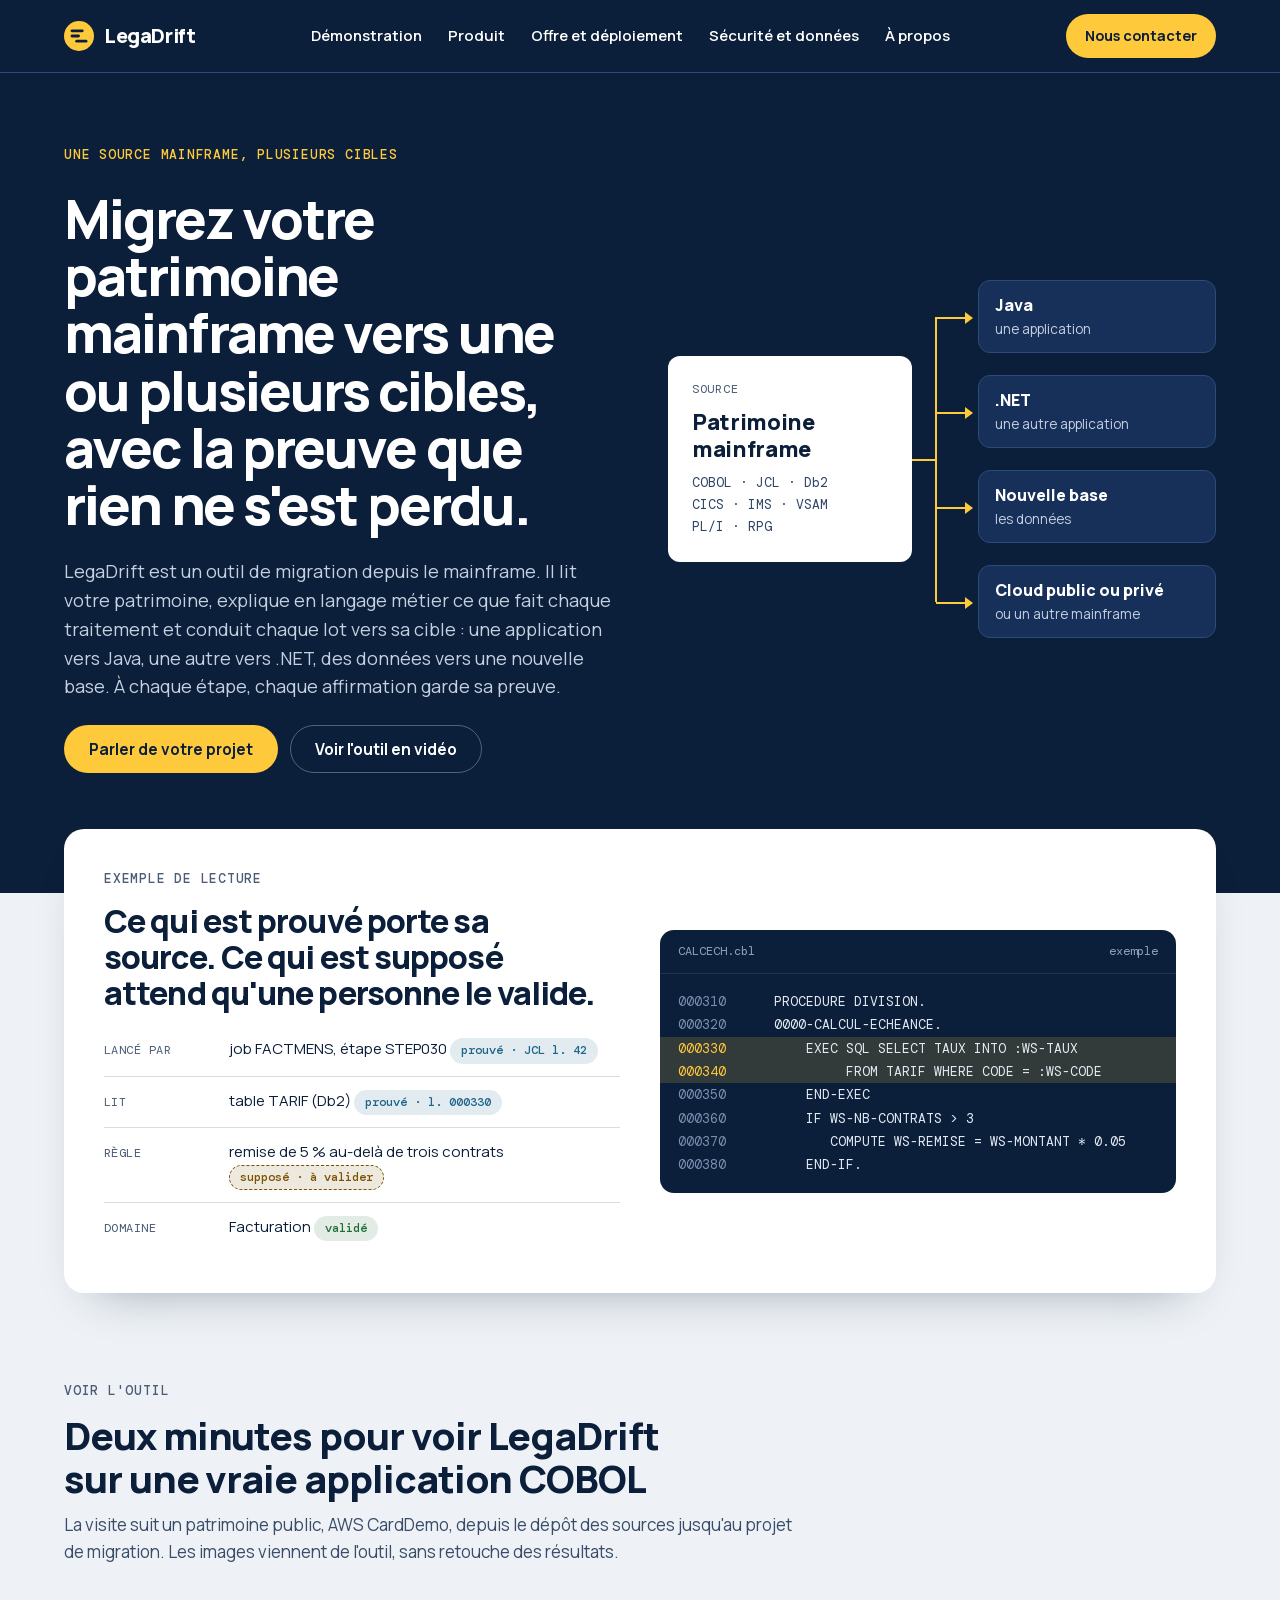
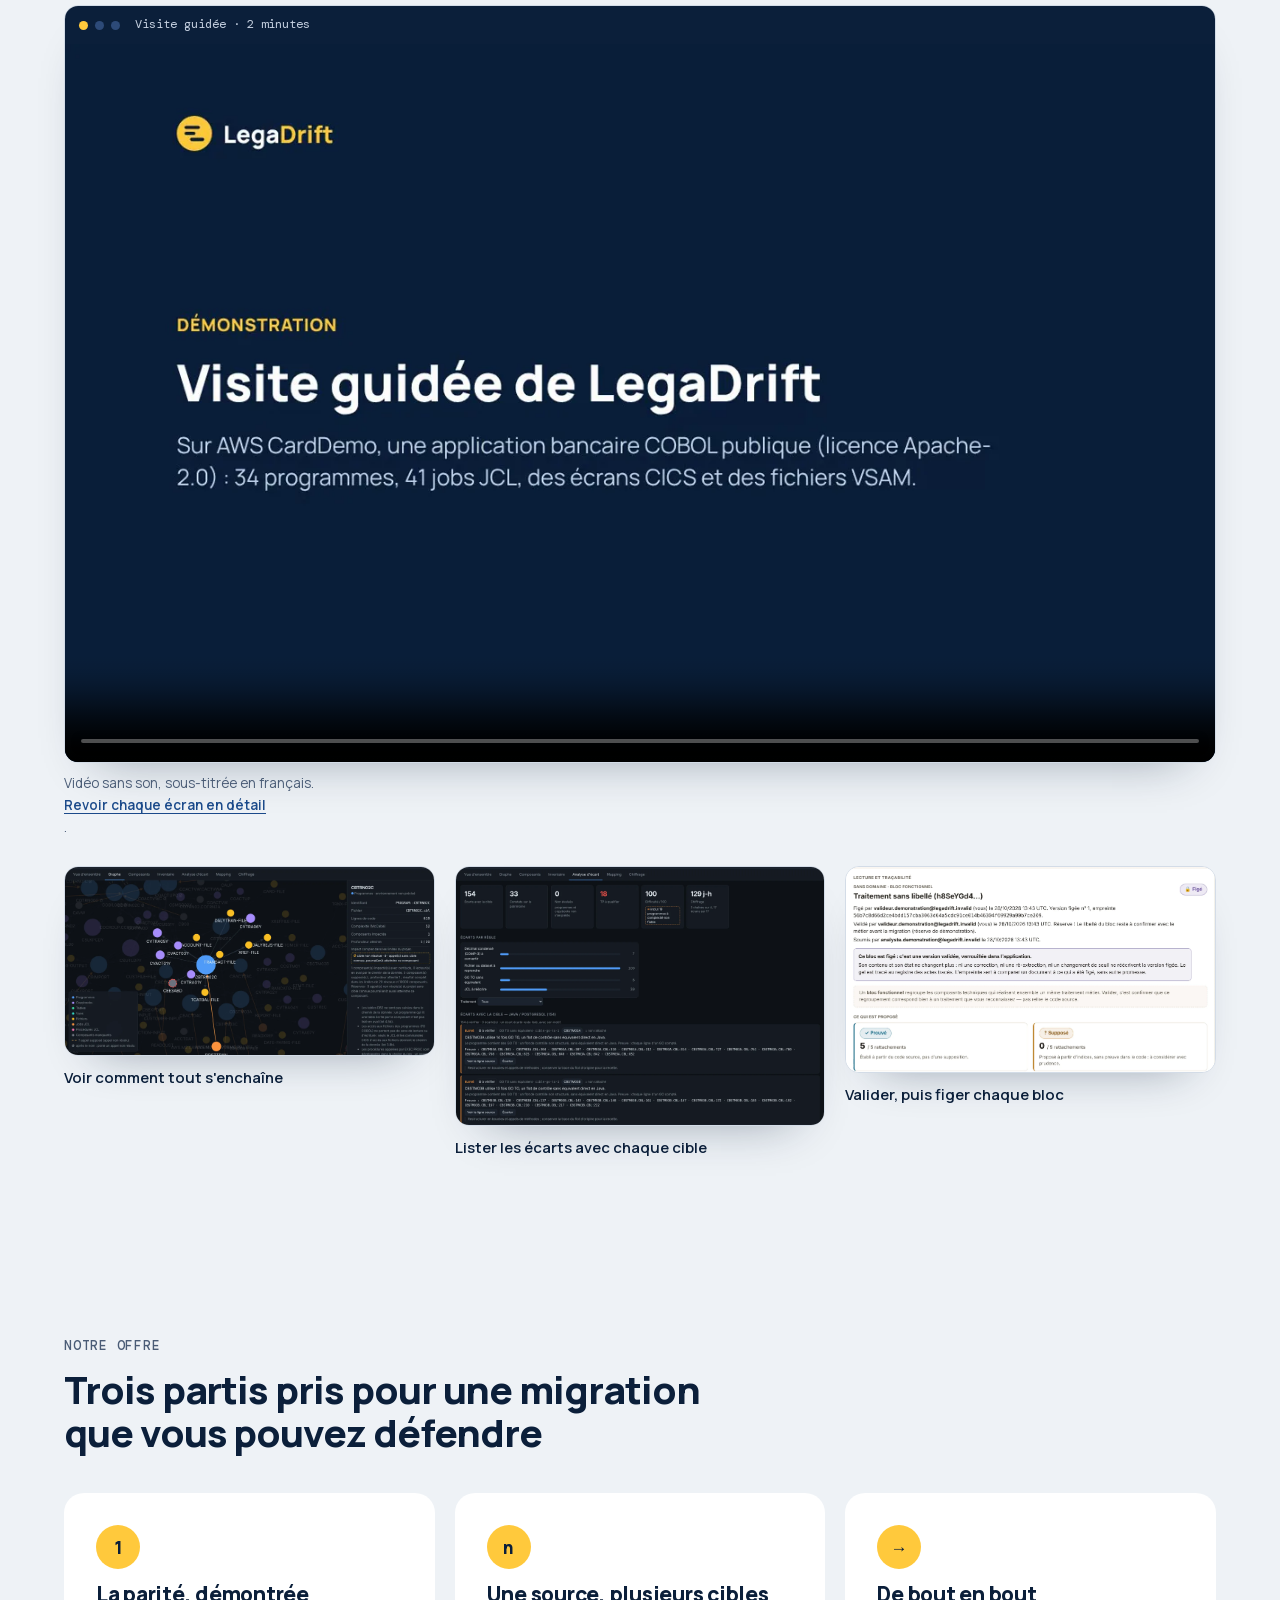
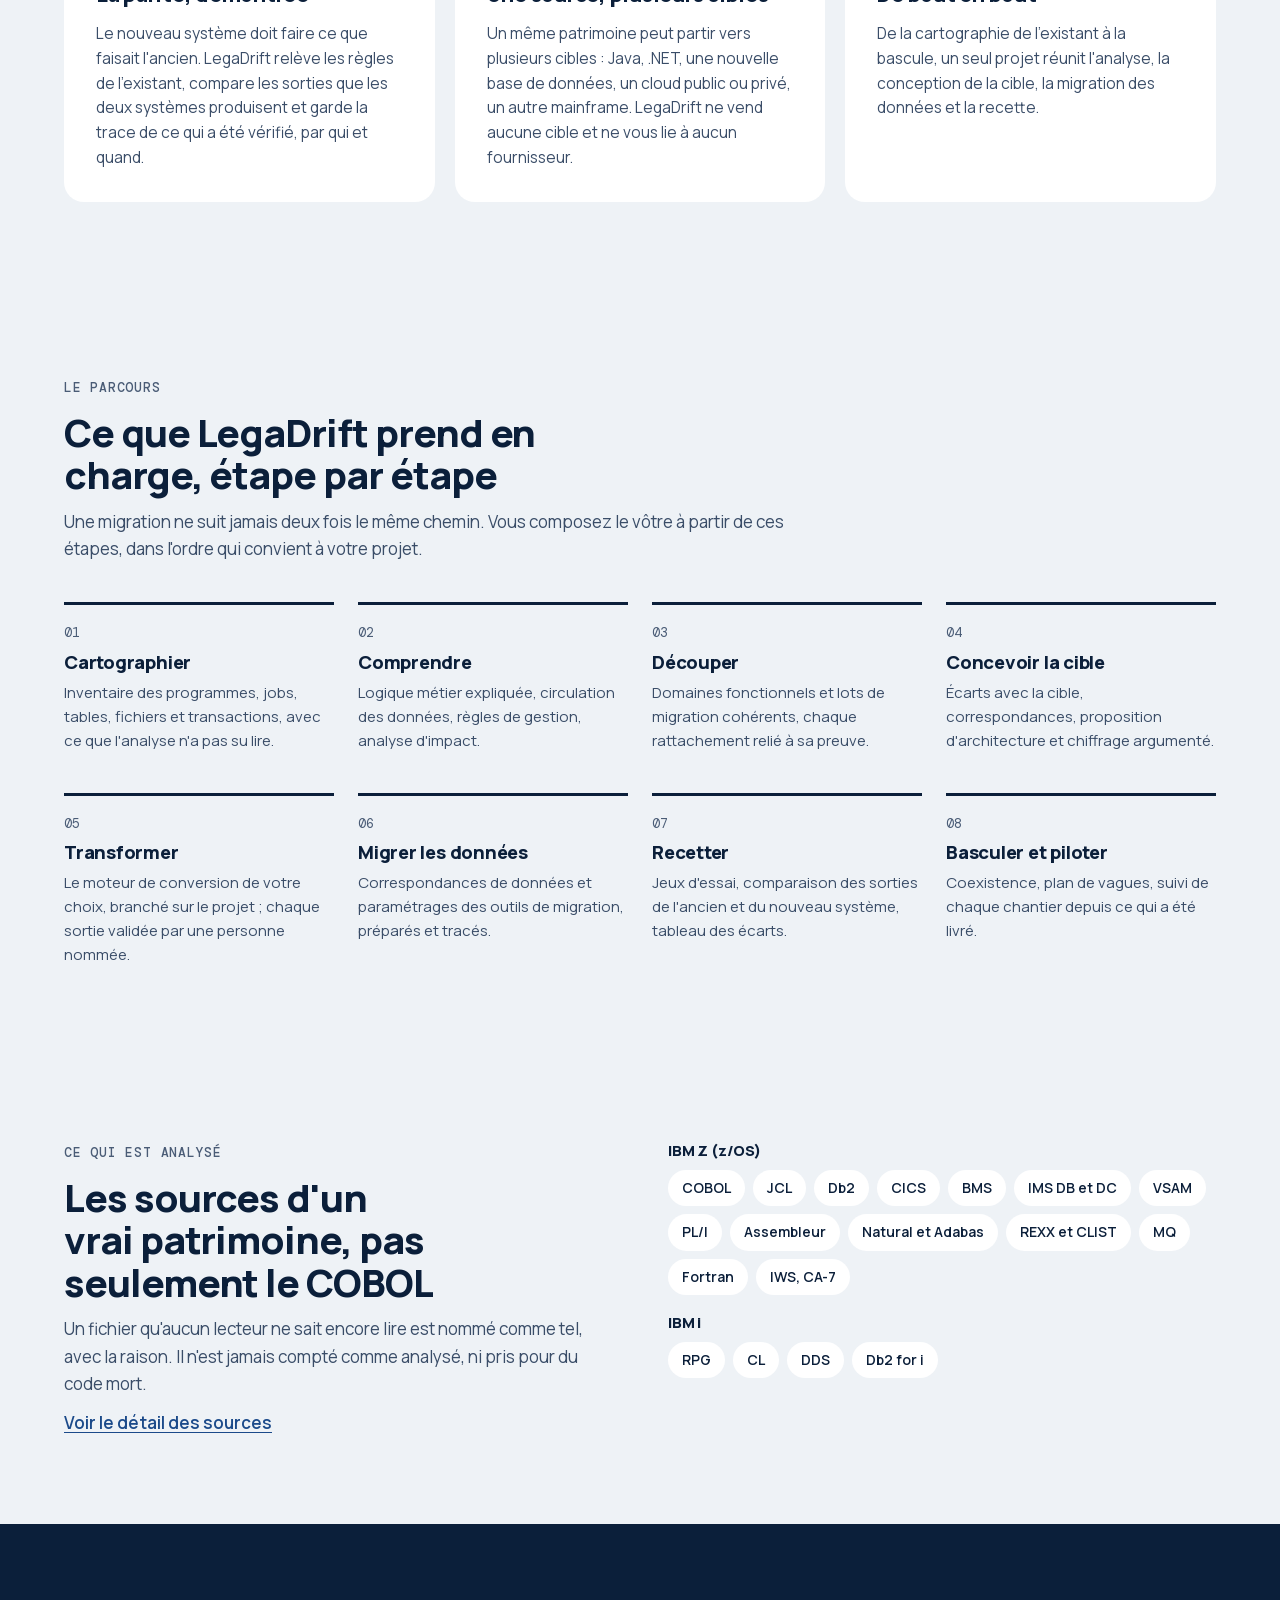
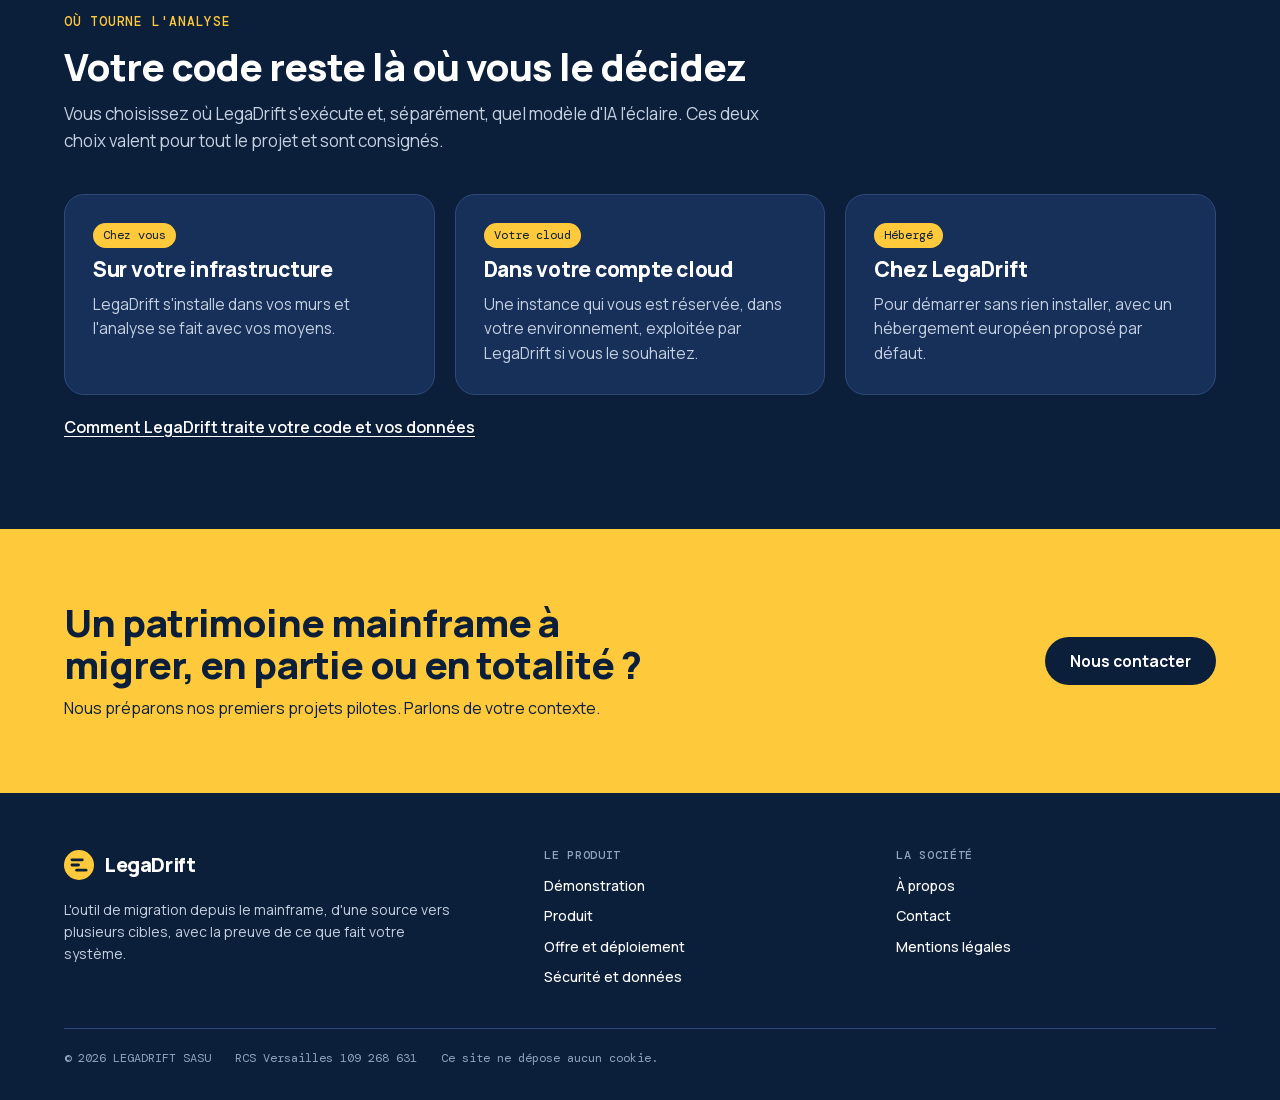
==== commit 87fa46e3: "Site : page Démonstration, vidéo de la visite guidée et captures de l'outil sur AWS CardDemo Co-Auth" ====
--- a/index.html
+++ b/index.html
@@ -28,6 +28,7 @@
     <a class="wordmark" href="index.html"><svg viewBox="0 0 32 32" aria-hidden="true"><circle cx="16" cy="16" r="16" fill="#FFC93C"/><rect x="7" y="9" width="14" height="3" rx="1.5" fill="#0B1F3A"/><rect x="7" y="14.5" width="10" height="3" rx="1.5" fill="#0B1F3A"/><rect x="12" y="20" width="13" height="3" rx="1.5" fill="#0B1F3A"/></svg><span>Lega<span class="drift">Drift</span></span></a>
     <nav aria-label="Navigation principale">
       <ul class="nav-links">
+        <li><a href="demonstration.html">Démonstration</a></li>
         <li><a href="produit.html">Produit</a></li>
         <li><a href="offre.html">Offre et déploiement</a></li>
         <li><a href="securite.html">Sécurité et données</a></li>
@@ -46,7 +47,7 @@
       <p class="lede">LegaDrift est un outil de migration depuis le mainframe. Il lit votre patrimoine, explique en langage métier ce que fait chaque traitement et conduit chaque lot vers sa cible : une application vers Java, une autre vers .NET, des données vers une nouvelle base. À chaque étape, chaque affirmation garde sa preuve.</p>
       <div class="cta-row">
         <a class="btn btn-primary" href="contact.html">Parler de votre projet</a>
-        <a class="btn btn-ghost" href="produit.html">Découvrir le produit</a>
+        <a class="btn btn-ghost" href="demonstration.html">Voir l'outil en vidéo</a>
       </div>
     </div>
 
@@ -89,6 +90,31 @@
   </div>
 </div>
 
+<section class="section" id="voir">
+  <div class="wrap">
+    <div class="section-head">
+      <span class="eyebrow">Voir l'outil</span>
+      <h2>Deux minutes pour voir LegaDrift sur une vraie application COBOL</h2>
+      <p>La visite suit un patrimoine public, AWS CardDemo, depuis le dépôt des sources jusqu'au projet de migration. Les images viennent de l'outil, sans retouche des résultats.</p>
+    </div>
+    <figure class="shot">
+      <div class="shot-frame">
+        <div class="shot-bar" aria-hidden="true"><i></i><i></i><i></i><span>Visite guidée · 2 minutes</span></div>
+        <video controls preload="none" playsinline width="1280" height="800" poster="assets/outil/visite-guidee.webp" aria-label="Visite guidée de LegaDrift sur AWS CardDemo, sous-titrée, sans son">
+          <source src="assets/outil/visite-guidee.mp4" type="video/mp4">
+          <a href="assets/outil/visite-guidee.mp4">Télécharger la vidéo de la visite guidée</a>
+        </video>
+      </div>
+      <figcaption>Vidéo sans son, sous-titrée en français. <a href="demonstration.html">Revoir chaque écran en détail</a>.</figcaption>
+    </figure>
+    <div class="thumbs">
+      <a href="demonstration.html#etape-2"><figure class="shot"><div class="shot-frame"><img src="assets/outil/graphe.webp" width="2000" height="1019" loading="lazy" alt="Capture de LegaDrift : le graphe des programmes, fichiers et copybooks de CardDemo"></div><figcaption>Voir comment tout s'enchaîne</figcaption></figure></a>
+      <a href="demonstration.html#etape-4"><figure class="shot"><div class="shot-frame"><img src="assets/outil/ecarts.webp" width="2000" height="1396" loading="lazy" alt="Capture de LegaDrift : les écarts de CardDemo avec une cible Java, chacun avec ses lignes de preuve"></div><figcaption>Lister les écarts avec chaque cible</figcaption></figure></a>
+      <a href="demonstration.html#etape-5"><figure class="shot"><div class="shot-frame"><img src="assets/outil/validation.webp" width="1966" height="1090" loading="lazy" alt="Capture de LegaDrift : la fiche d'un bloc fonctionnel validé puis figé"></div><figcaption>Valider, puis figer chaque bloc</figcaption></figure></a>
+    </div>
+  </div>
+</section>
+
 <section class="section">
   <div class="wrap">
     <div class="section-head">
@@ -190,6 +216,7 @@
       <div>
         <h2>Le produit</h2>
         <ul>
+          <li><a href="demonstration.html">Démonstration</a></li>
           <li><a href="produit.html">Produit</a></li>
           <li><a href="offre.html">Offre et déploiement</a></li>
           <li><a href="securite.html">Sécurité et données</a></li>
--- a/assets/style.css
+++ b/assets/style.css
@@ -285,6 +285,30 @@
 .footer-legal{margin-top:40px; padding-top:20px; border-top:1px solid var(--band-line); font-family:var(--font-mono); font-size:12px; color:var(--code-bar); display:flex; flex-wrap:wrap; gap:8px 24px}
 @media (max-width:640px){.footer-grid{grid-template-columns:minmax(0,1fr)}}
 
+/* Démonstration : captures de l'outil dans un cadre de fenêtre, vidéo, visite pas à pas */
+.shot{margin:0; display:grid; gap:10px; min-width:0}
+.shot-frame{background:var(--surface); border:1px solid var(--border); border-radius:14px; overflow:hidden; box-shadow:0 24px 48px -32px rgba(11,31,58,0.45)}
+.shot-bar{display:flex; align-items:center; gap:7px; padding:9px 14px; background:var(--band); font-family:var(--font-mono); font-size:12px; color:var(--band-muted)}
+.shot-bar i{width:9px; height:9px; border-radius:50%; background:var(--band-line)}
+.shot-bar i:first-child{background:var(--accent)}
+.shot-bar span{margin-left:8px; white-space:nowrap; overflow:hidden; text-overflow:ellipsis}
+.shot img, .shot video{display:block; width:100%; height:auto}
+.shot video{background:#0B1F3A; aspect-ratio:16/10}
+.shot a{display:block}
+.shot figcaption{font-size:13.5px; color:var(--label)}
+.tour{display:grid; gap:80px}
+.tour-step{display:grid; grid-template-columns:minmax(0,5fr) minmax(0,7fr); gap:28px 52px; align-items:center; scroll-margin-top:96px}
+.tour-step:nth-child(even) .tour-text{order:2}
+.tour-step.wide{grid-template-columns:minmax(0,1fr)}
+.tour-step.wide .tour-text{max-width:46em; order:0}
+.tour-text{display:grid; gap:12px; align-content:start}
+.tour-n{width:44px; height:44px; border-radius:50%; background:var(--accent); color:var(--accent-ink); font-weight:800; display:flex; align-items:center; justify-content:center; font-size:17px}
+@media (max-width:860px){.tour{gap:56px} .tour-step{grid-template-columns:minmax(0,1fr)} .tour-step:nth-child(even) .tour-text{order:0}}
+.thumbs{display:grid; grid-template-columns:repeat(3,minmax(0,1fr)); gap:20px; margin-top:28px}
+.thumbs a{text-decoration:none; color:inherit}
+.thumbs .shot figcaption{font-size:15px; color:var(--text); font-weight:600}
+@media (max-width:760px){.thumbs{grid-template-columns:minmax(0,1fr)}}
+
 @media (prefers-reduced-motion: no-preference){
   html{scroll-behavior:smooth}
 }
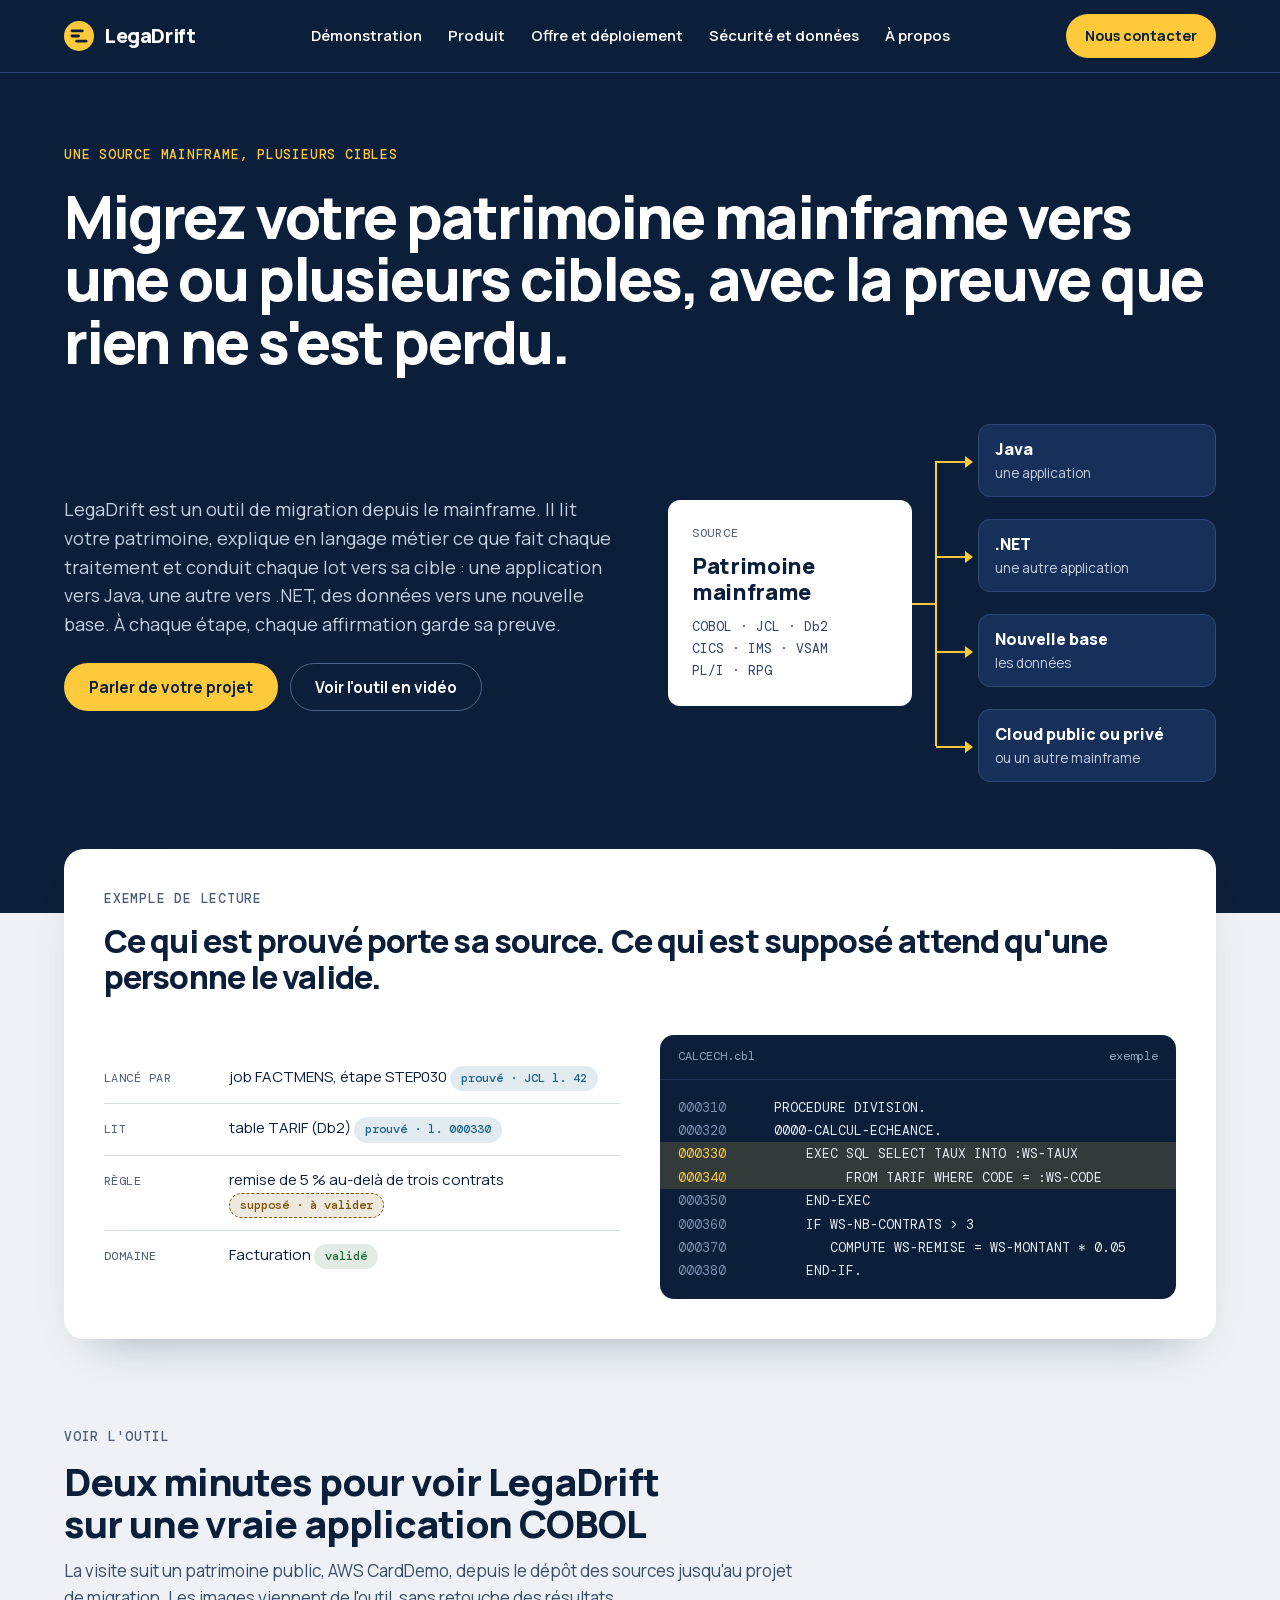
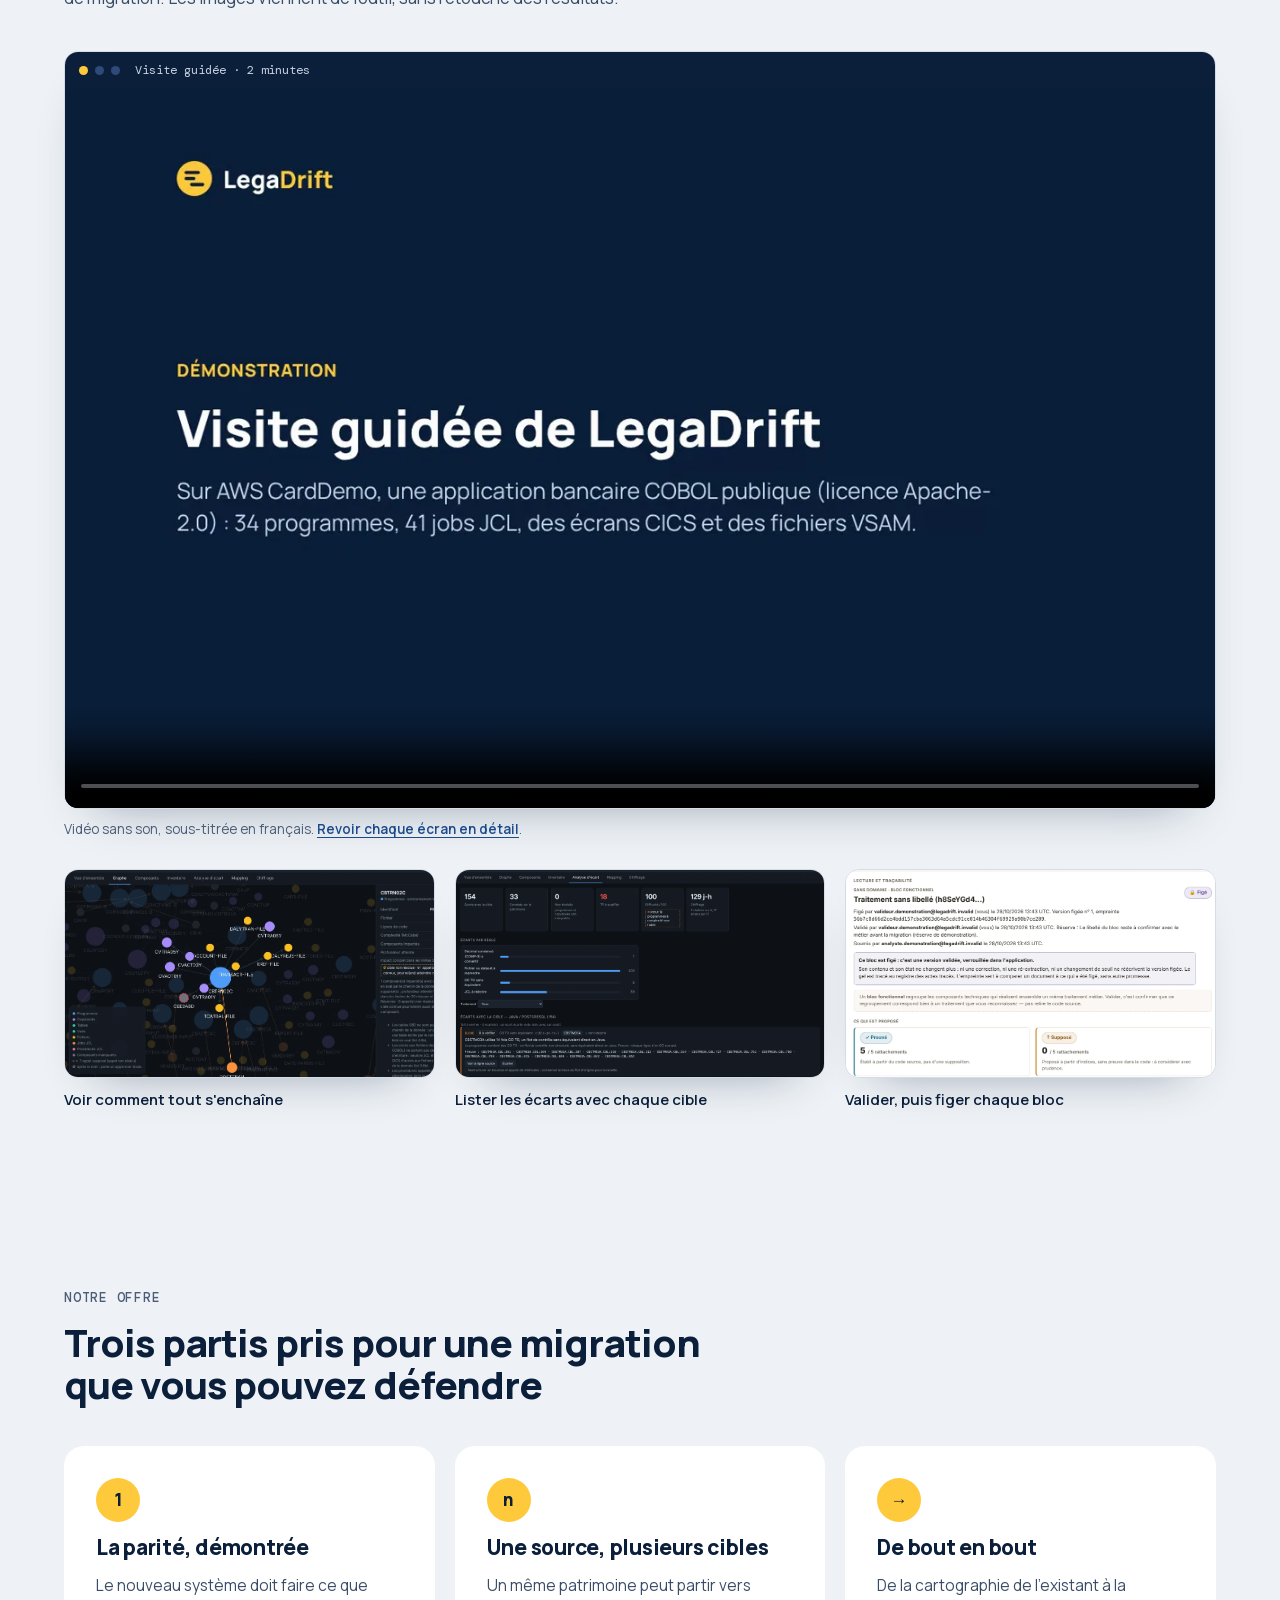
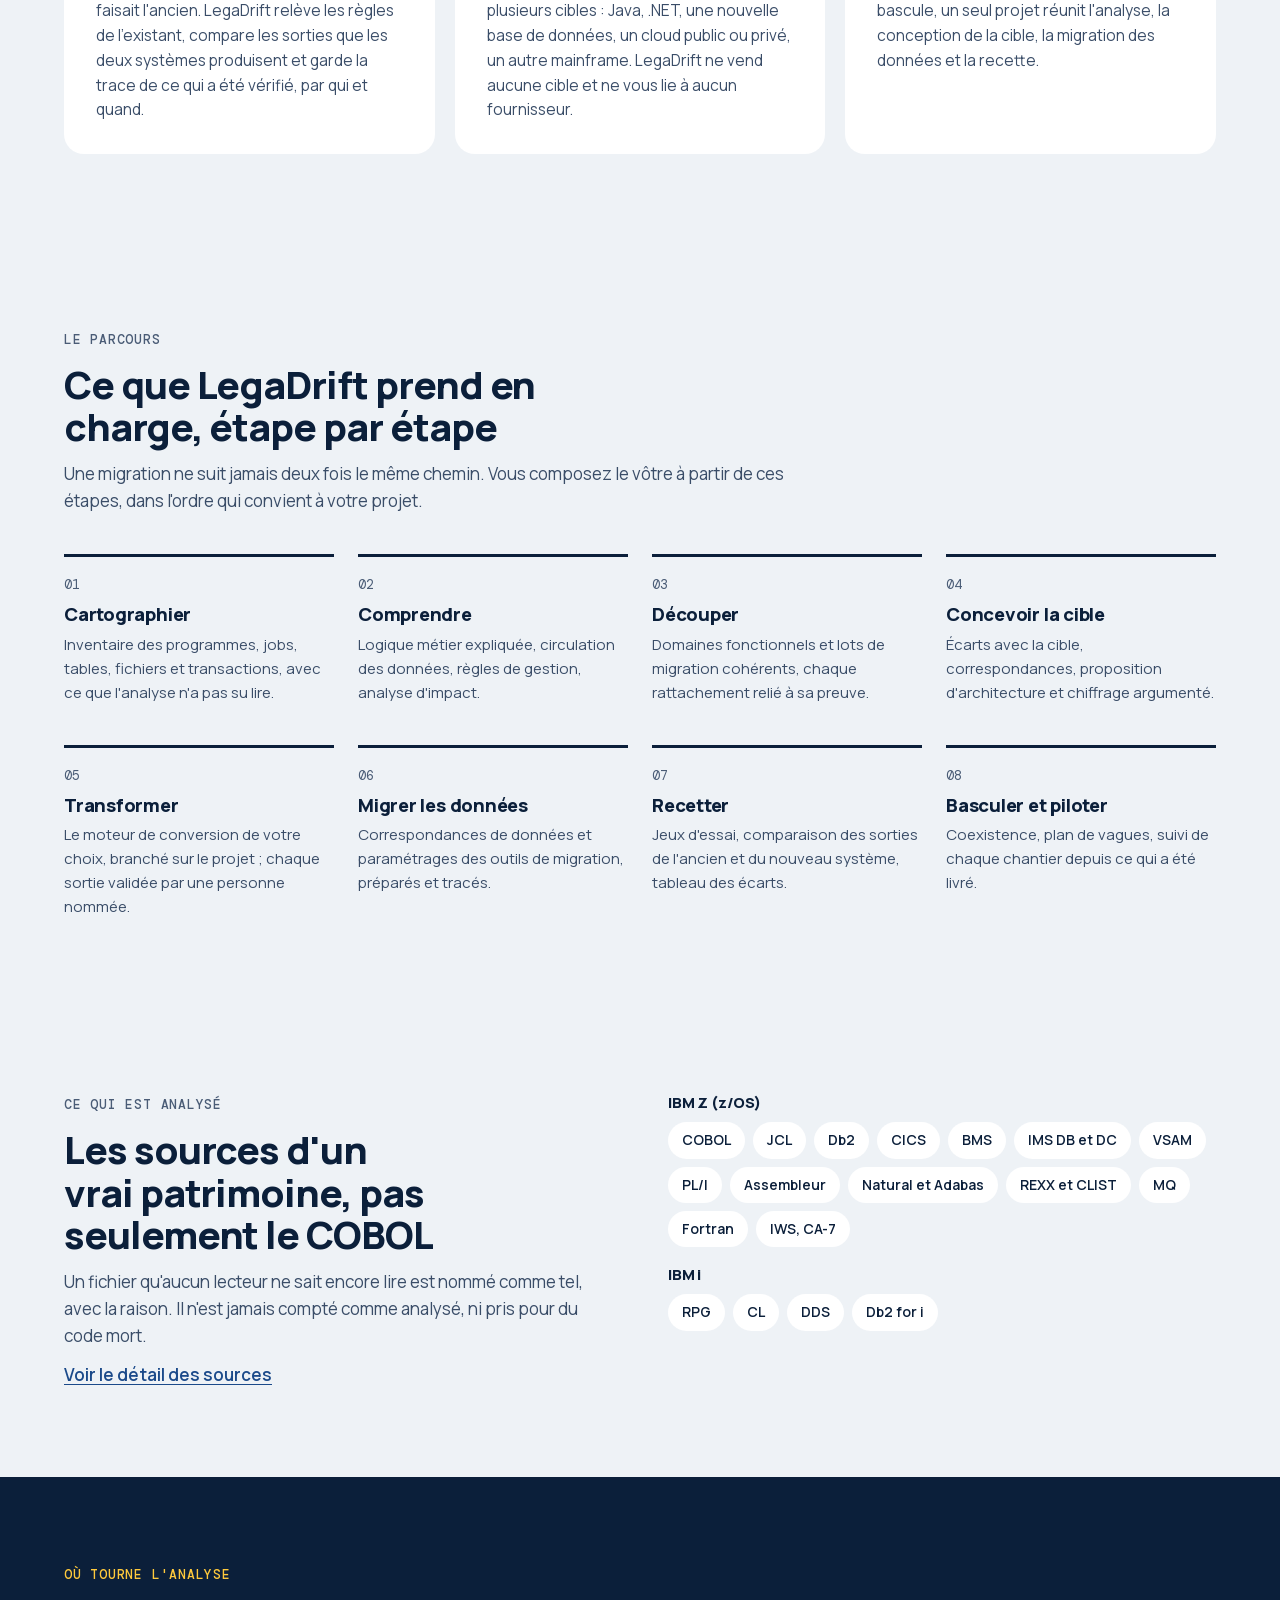
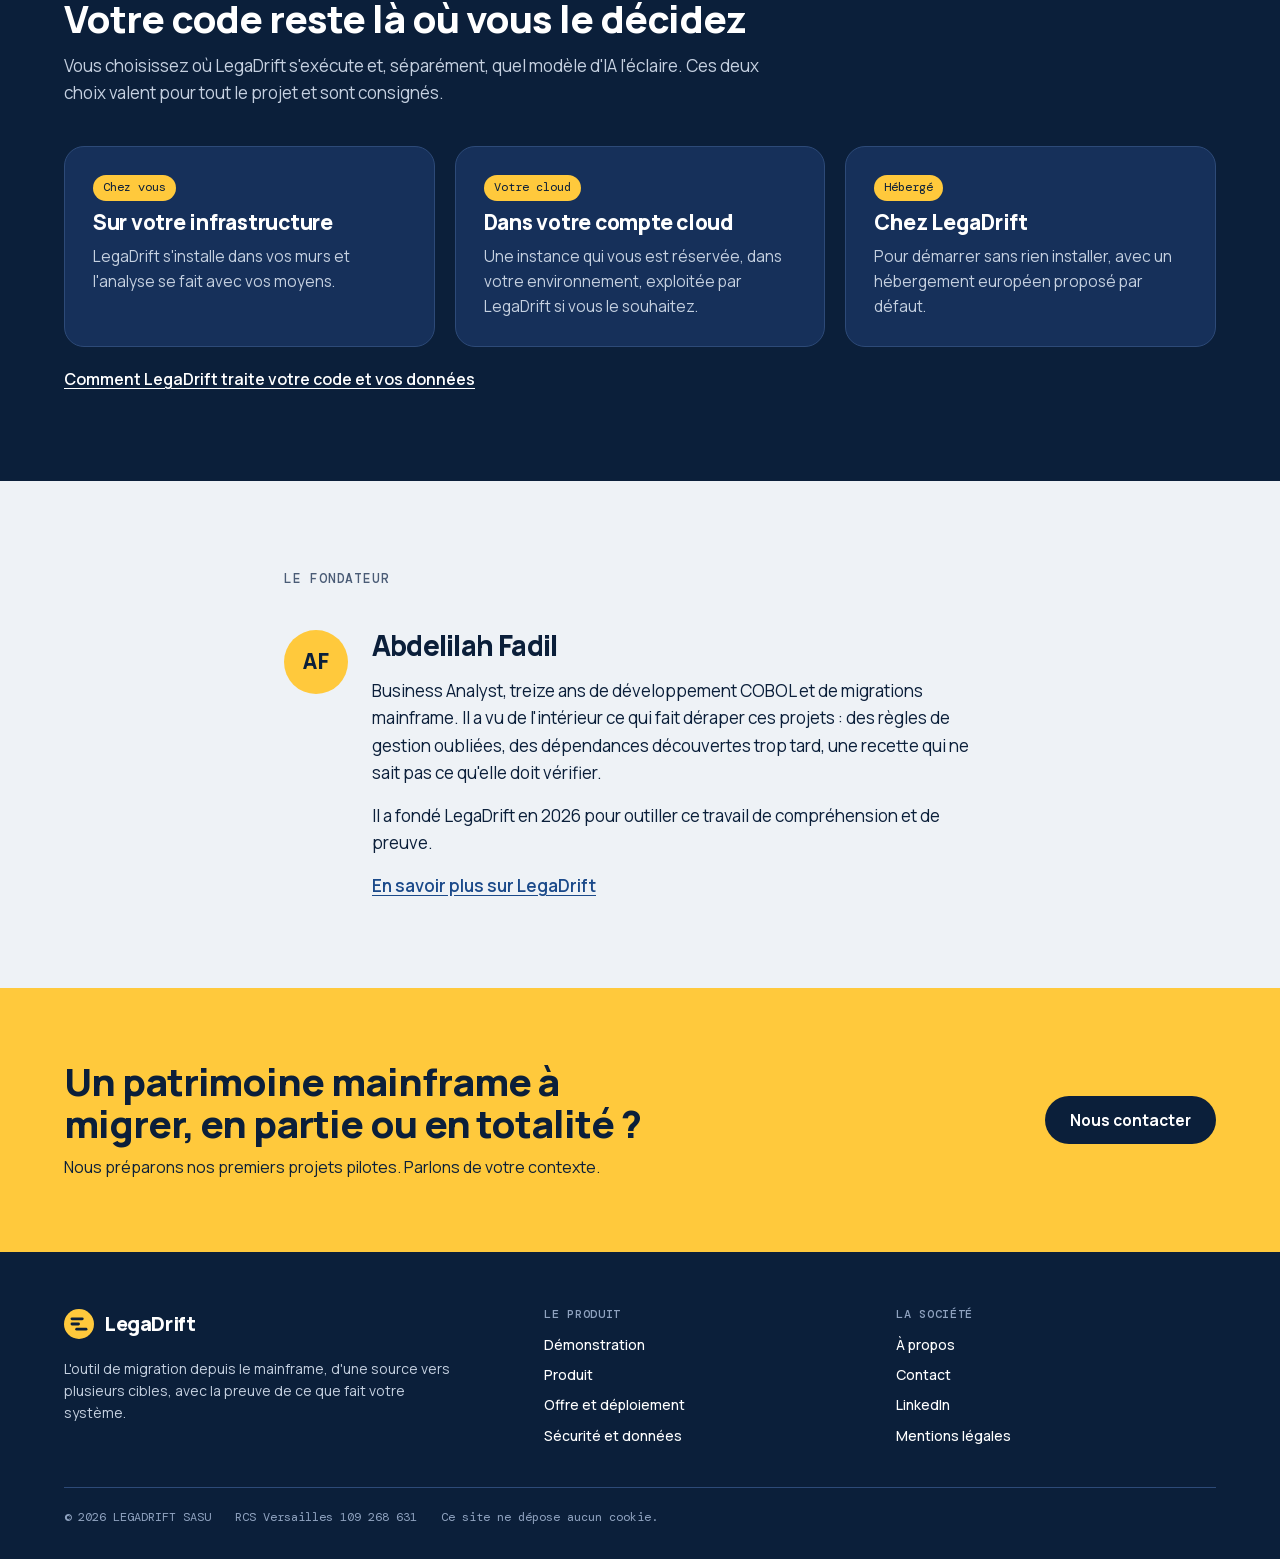
==== commit 529c110c: "Site : lien LinkedIn, bloc fondateur sur l'accueil, titres en pleine largeur, vignettes de même haut" ====
--- a/index.html
+++ b/index.html
@@ -41,9 +41,11 @@
 <main id="contenu">
 <section class="hero-band">
   <div class="wrap hero">
-    <div class="hero-text">
+    <div class="hero-head">
       <span class="eyebrow">Une source mainframe, plusieurs cibles</span>
       <h1>Migrez votre patrimoine mainframe vers une ou plusieurs cibles, avec la preuve que rien ne s'est perdu.</h1>
+    </div>
+    <div class="hero-text">
       <p class="lede">LegaDrift est un outil de migration depuis le mainframe. Il lit votre patrimoine, explique en langage métier ce que fait chaque traitement et conduit chaque lot vers sa cible : une application vers Java, une autre vers .NET, des données vers une nouvelle base. À chaque étape, chaque affirmation garde sa preuve.</p>
       <div class="cta-row">
         <a class="btn btn-primary" href="contact.html">Parler de votre projet</a>
@@ -66,15 +68,15 @@
 
 <div class="wrap">
   <div class="reading">
-    <div class="reading-text">
+    <div class="reading-head">
       <span class="eyebrow">Exemple de lecture</span>
       <h2>Ce qui est prouvé porte sa source. Ce qui est supposé attend qu'une personne le valide.</h2>
-      <div class="listing-out">
+    </div>
+    <div class="listing-out">
         <div class="row"><span class="k">Lancé par</span><span>job FACTMENS, étape STEP030 <span class="status status-prouve">prouvé · JCL l. 42</span></span></div>
         <div class="row"><span class="k">Lit</span><span>table TARIF (Db2) <span class="status status-prouve">prouvé · l. 000330</span></span></div>
         <div class="row"><span class="k">Règle</span><span>remise de 5 % au-delà de trois contrats <span class="status status-suppose">supposé · à valider</span></span></div>
         <div class="row"><span class="k">Domaine</span><span>Facturation <span class="status status-valide">validé</span></span></div>
-      </div>
     </div>
     <figure class="listing" aria-label="Exemple : un extrait de programme COBOL">
       <div class="listing-bar"><span>CALCECH.cbl</span><span>exemple</span></div>
@@ -196,6 +198,21 @@
   </div>
 </section>
 
+<section class="section" id="fondateur">
+  <div class="wrap narrow">
+    <div class="section-head"><span class="eyebrow">Le fondateur</span></div>
+    <div class="founder">
+      <div class="monogram" aria-hidden="true">AF</div>
+      <div class="prose">
+        <h2 style="margin-top:0">Abdelilah Fadil</h2>
+        <p>Business Analyst, treize ans de développement COBOL et de migrations mainframe. Il a vu de l'intérieur ce qui fait déraper ces projets : des règles de gestion oubliées, des dépendances découvertes trop tard, une recette qui ne sait pas ce qu'elle doit vérifier.</p>
+        <p>Il a fondé LegaDrift en 2026 pour outiller ce travail de compréhension et de preuve.</p>
+        <p><a href="a-propos.html">En savoir plus sur LegaDrift</a></p>
+      </div>
+    </div>
+  </div>
+</section>
+
 <section class="cta-band">
   <div class="wrap cta-box">
     <div style="display:grid; gap:10px">
@@ -227,6 +244,7 @@
         <ul>
           <li><a href="a-propos.html">À propos</a></li>
           <li><a href="contact.html">Contact</a></li>
+          <li><a href="https://www.linkedin.com/company/legadrift/" rel="me noopener">LinkedIn</a></li>
           <li><a href="mentions-legales.html">Mentions légales</a></li>
         </ul>
       </div>
--- a/assets/style.css
+++ b/assets/style.css
@@ -122,10 +122,11 @@
 
 /* Accueil : haut de page marine avec le schéma */
 .hero-band{background:var(--band); color:var(--band-text)}
-.hero{padding-block:72px 120px; display:grid; grid-template-columns:minmax(0,1fr) minmax(0,1fr); gap:56px; align-items:center}
+.hero{padding-block:72px 120px; display:grid; grid-template-columns:minmax(0,1fr) minmax(0,1fr); gap:40px 56px; align-items:center}
+.hero-head{grid-column:1 / -1; display:grid; gap:20px}
 .hero-text{display:grid; gap:24px}
 .hero .eyebrow{color:var(--band-accent)}
-.hero h1{font-size:clamp(34px,4.4vw,54px); line-height:1.06}
+.hero h1{font-size:clamp(34px,4.6vw,60px); line-height:1.06; max-width:none; text-wrap:pretty}
 .hero .lede{color:var(--band-muted)}
 @media (max-width:920px){.hero{grid-template-columns:minmax(0,1fr); gap:44px; padding-block:52px 104px}}
 
@@ -157,8 +158,8 @@
 
 /* Accueil : l'exemple de lecture, carte posée sur le bas du bandeau */
 .reading{margin-top:-64px; position:relative; background:var(--surface); border-radius:var(--radius); padding:40px; display:grid; grid-template-columns:minmax(0,1fr) minmax(0,1fr); gap:40px; align-items:center; box-shadow:0 24px 48px -32px rgba(11,31,58,0.45)}
-.reading-text{display:grid; gap:14px}
-.reading-text h2{font-size:clamp(24px,2.6vw,32px)}
+.reading-head{grid-column:1 / -1; display:grid; gap:14px}
+.reading-head h2{font-size:clamp(24px,2.6vw,32px); max-width:none; text-wrap:pretty}
 @media (max-width:920px){.reading{grid-template-columns:minmax(0,1fr); padding:28px 22px; gap:28px}}
 
 /* Le listing annoté : du code à son explication */
@@ -294,7 +295,7 @@
 .shot-bar span{margin-left:8px; white-space:nowrap; overflow:hidden; text-overflow:ellipsis}
 .shot img, .shot video{display:block; width:100%; height:auto}
 .shot video{background:#0B1F3A; aspect-ratio:16/10}
-.shot a{display:block}
+.shot a.shot-frame{display:block}
 .shot figcaption{font-size:13.5px; color:var(--label)}
 .tour{display:grid; gap:80px}
 .tour-step{display:grid; grid-template-columns:minmax(0,5fr) minmax(0,7fr); gap:28px 52px; align-items:center; scroll-margin-top:96px}
@@ -306,6 +307,7 @@
 @media (max-width:860px){.tour{gap:56px} .tour-step{grid-template-columns:minmax(0,1fr)} .tour-step:nth-child(even) .tour-text{order:0}}
 .thumbs{display:grid; grid-template-columns:repeat(3,minmax(0,1fr)); gap:20px; margin-top:28px}
 .thumbs a{text-decoration:none; color:inherit}
+.thumbs .shot img{aspect-ratio:16 / 9; object-fit:cover; object-position:left top}
 .thumbs .shot figcaption{font-size:15px; color:var(--text); font-weight:600}
 @media (max-width:760px){.thumbs{grid-template-columns:minmax(0,1fr)}}
 
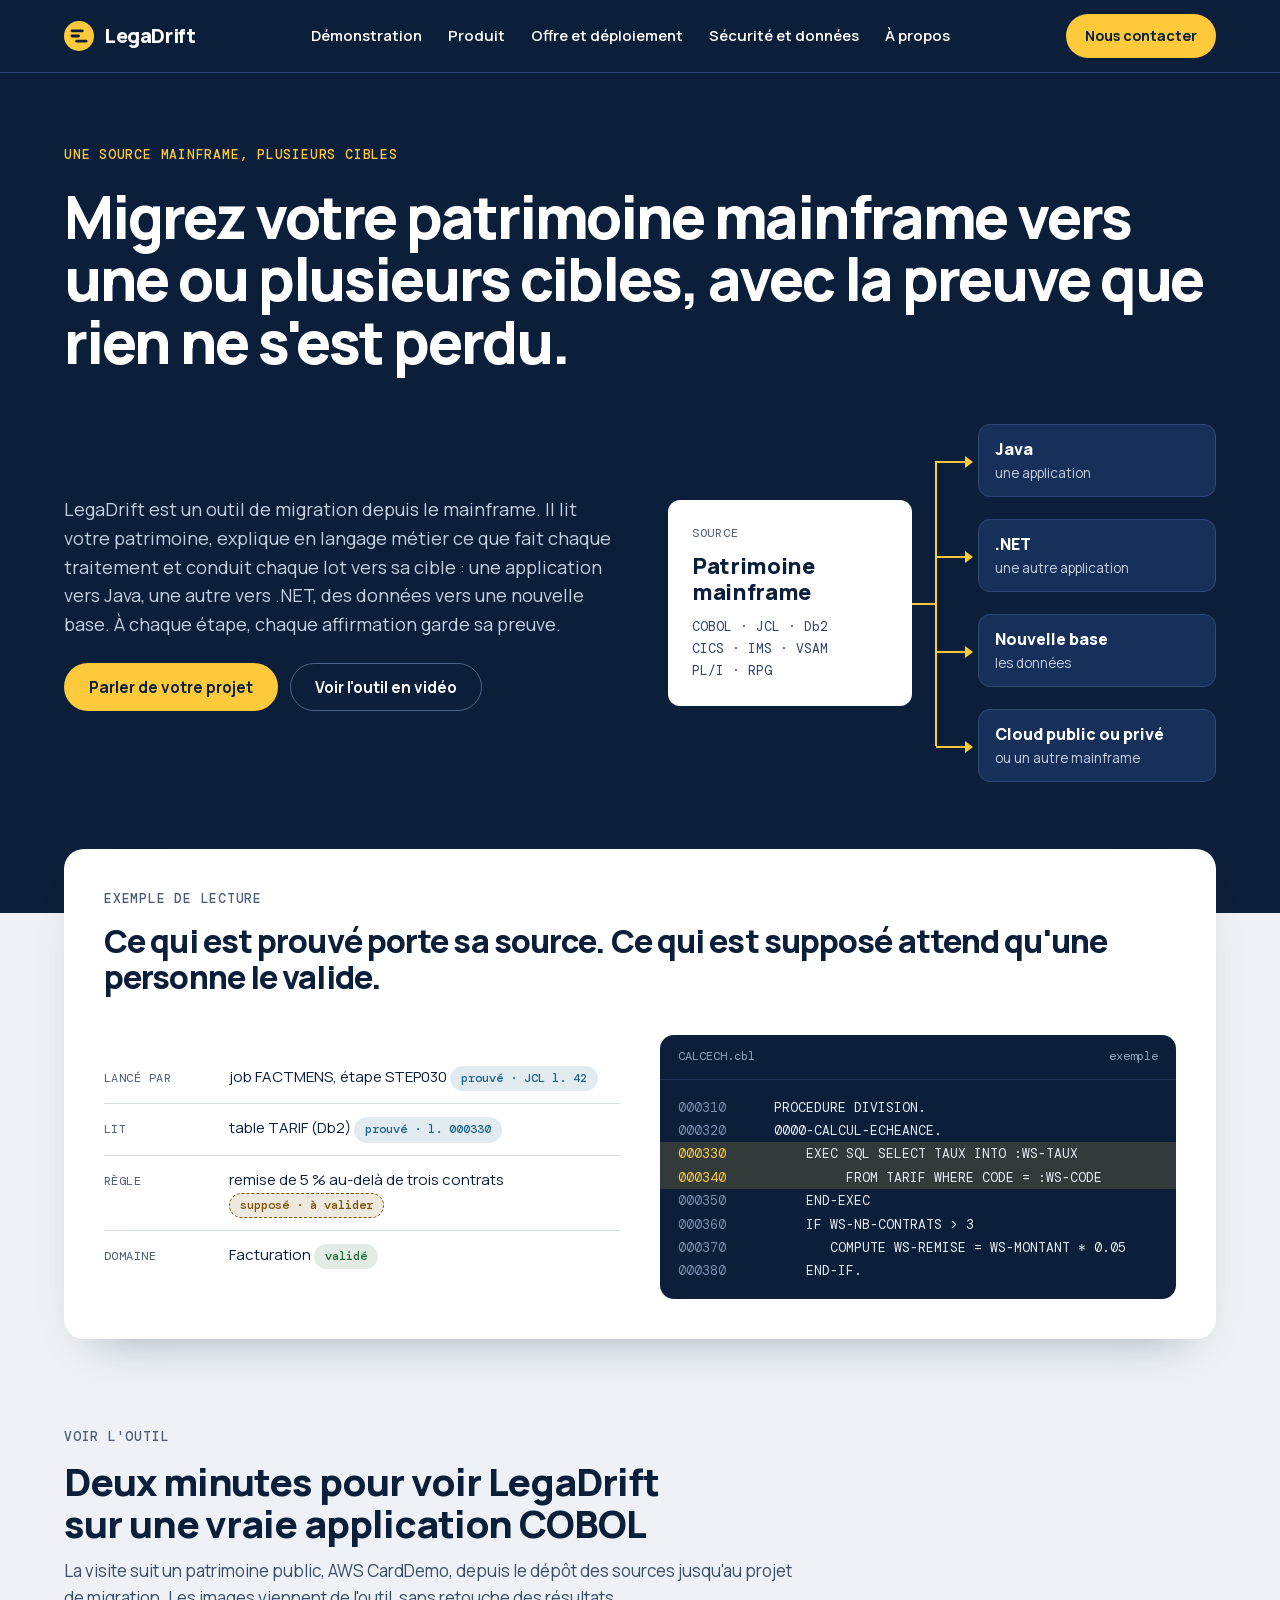
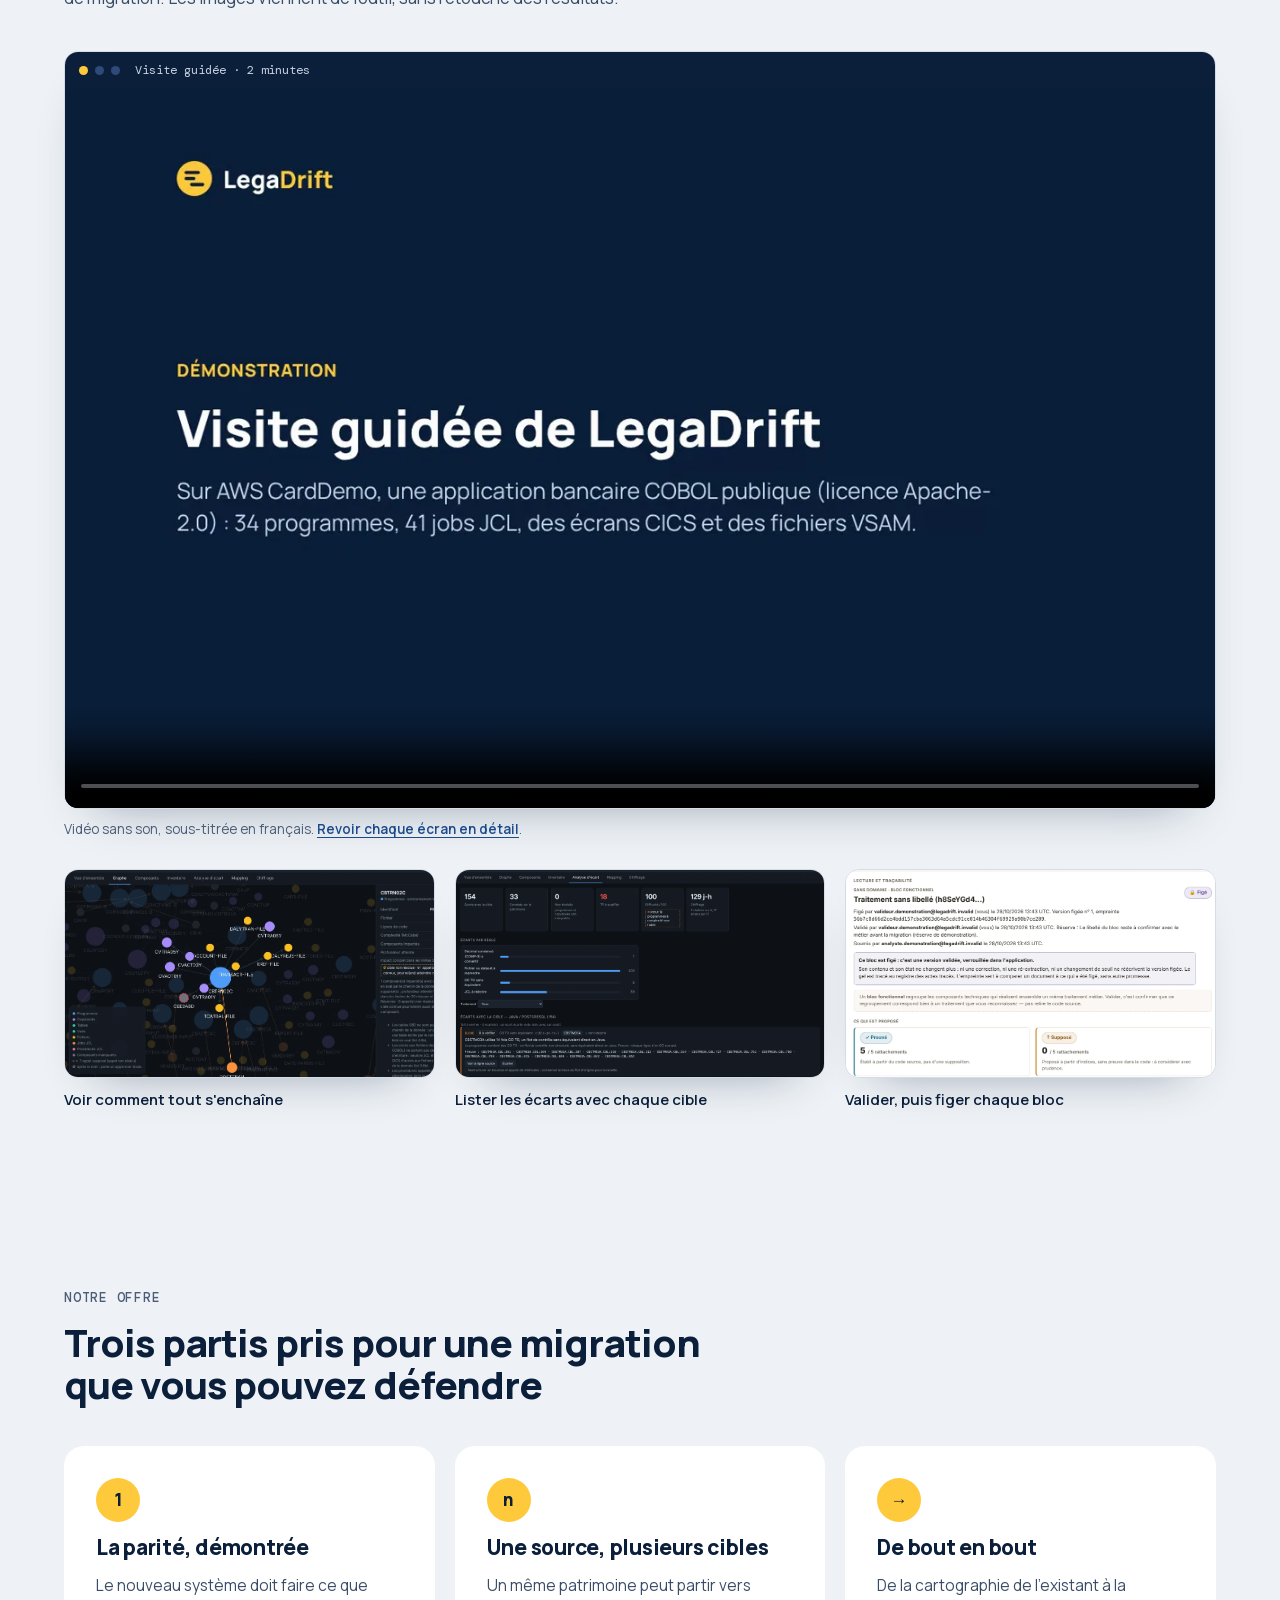
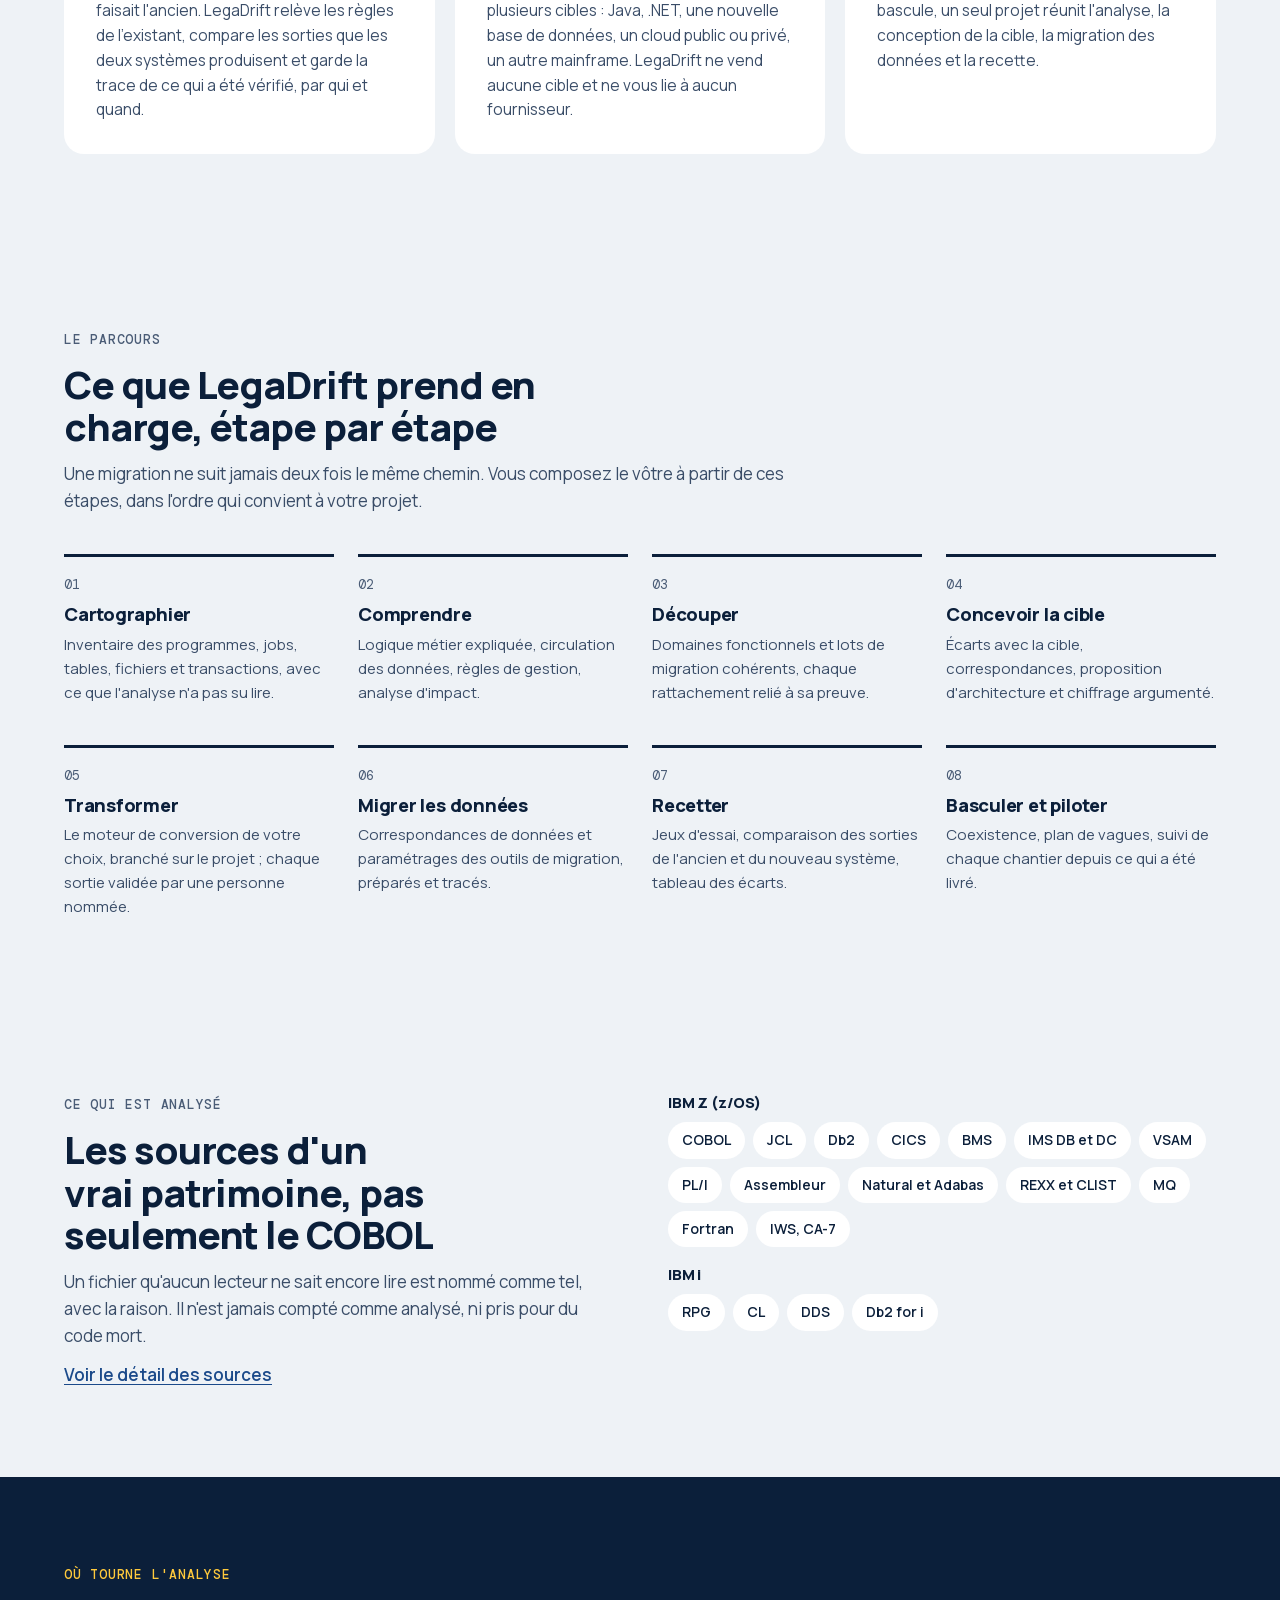
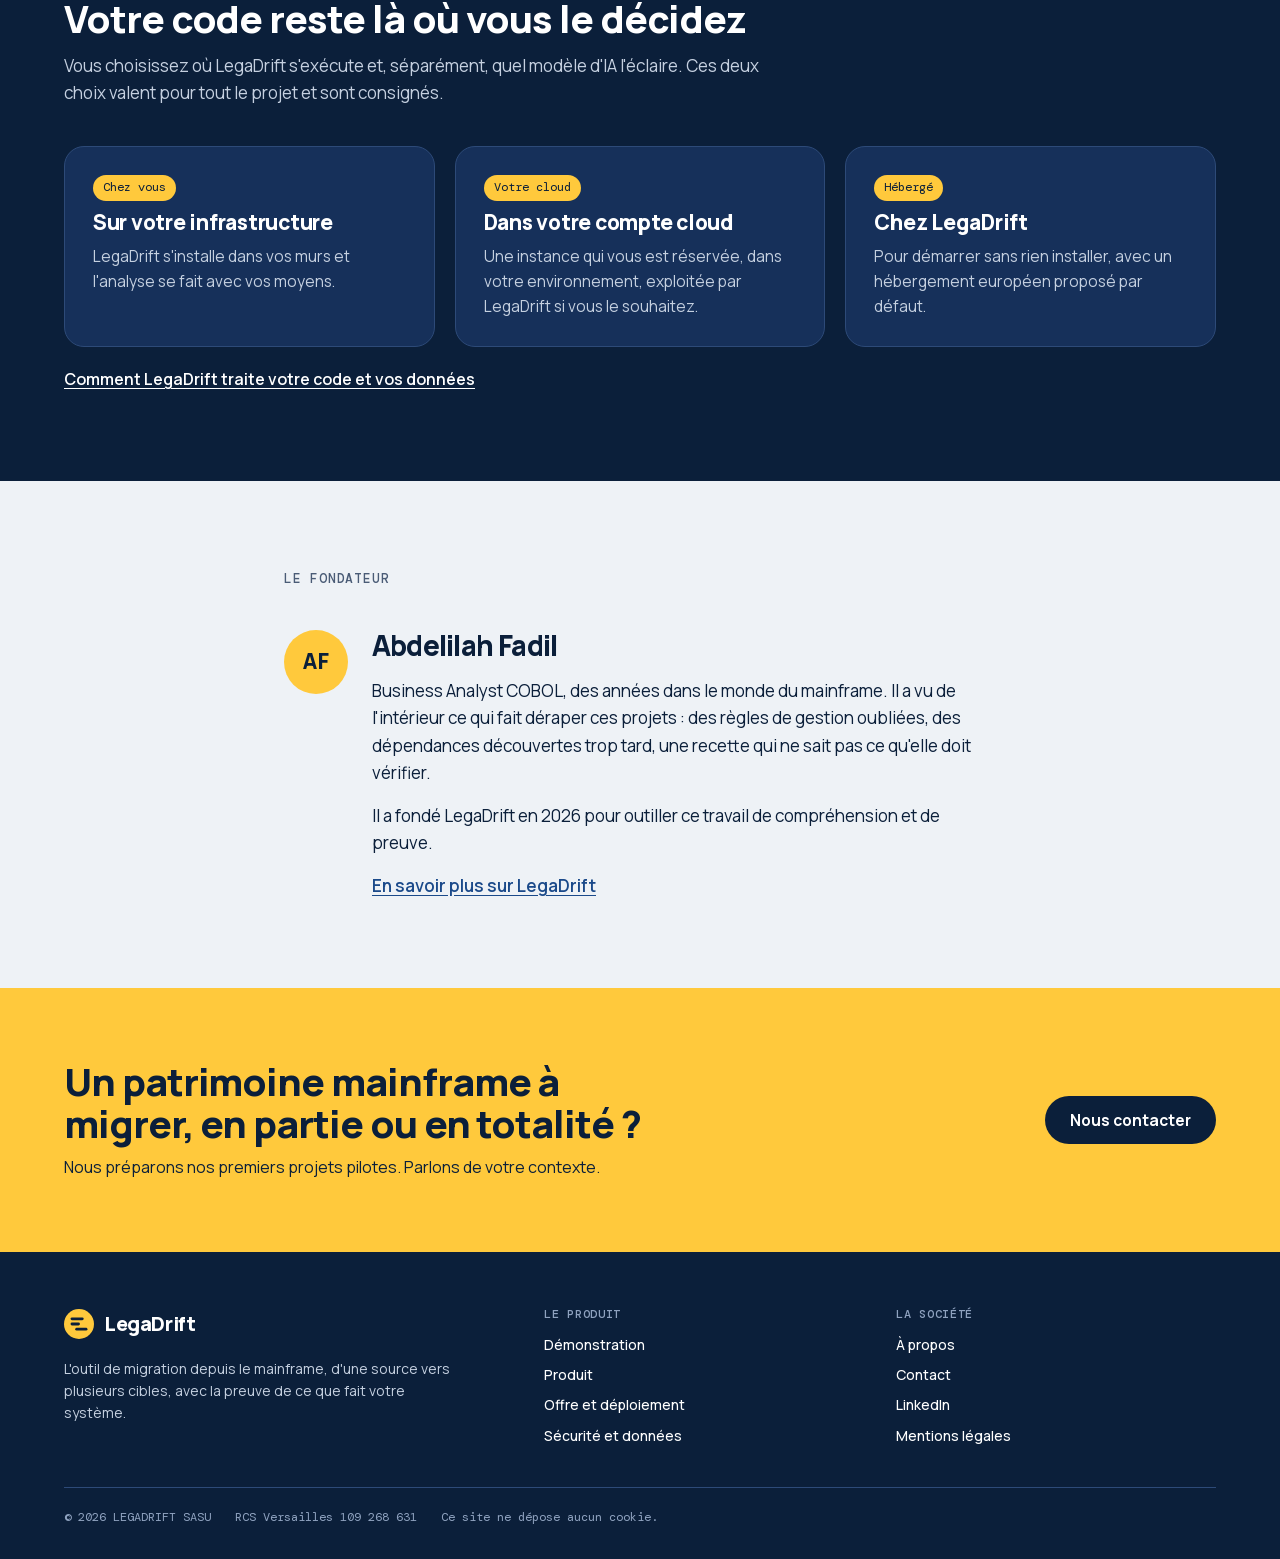
==== commit 49ab3dad: "Accueil : parcours du fondateur corrigé Business Analyst COBOL, des années dans le monde du mainfram" ====
--- a/index.html
+++ b/index.html
@@ -205,7 +205,7 @@
       <div class="monogram" aria-hidden="true">AF</div>
       <div class="prose">
         <h2 style="margin-top:0">Abdelilah Fadil</h2>
-        <p>Business Analyst, treize ans de développement COBOL et de migrations mainframe. Il a vu de l'intérieur ce qui fait déraper ces projets : des règles de gestion oubliées, des dépendances découvertes trop tard, une recette qui ne sait pas ce qu'elle doit vérifier.</p>
+        <p>Business Analyst COBOL, des années dans le monde du mainframe. Il a vu de l'intérieur ce qui fait déraper ces projets : des règles de gestion oubliées, des dépendances découvertes trop tard, une recette qui ne sait pas ce qu'elle doit vérifier.</p>
         <p>Il a fondé LegaDrift en 2026 pour outiller ce travail de compréhension et de preuve.</p>
         <p><a href="a-propos.html">En savoir plus sur LegaDrift</a></p>
       </div>
